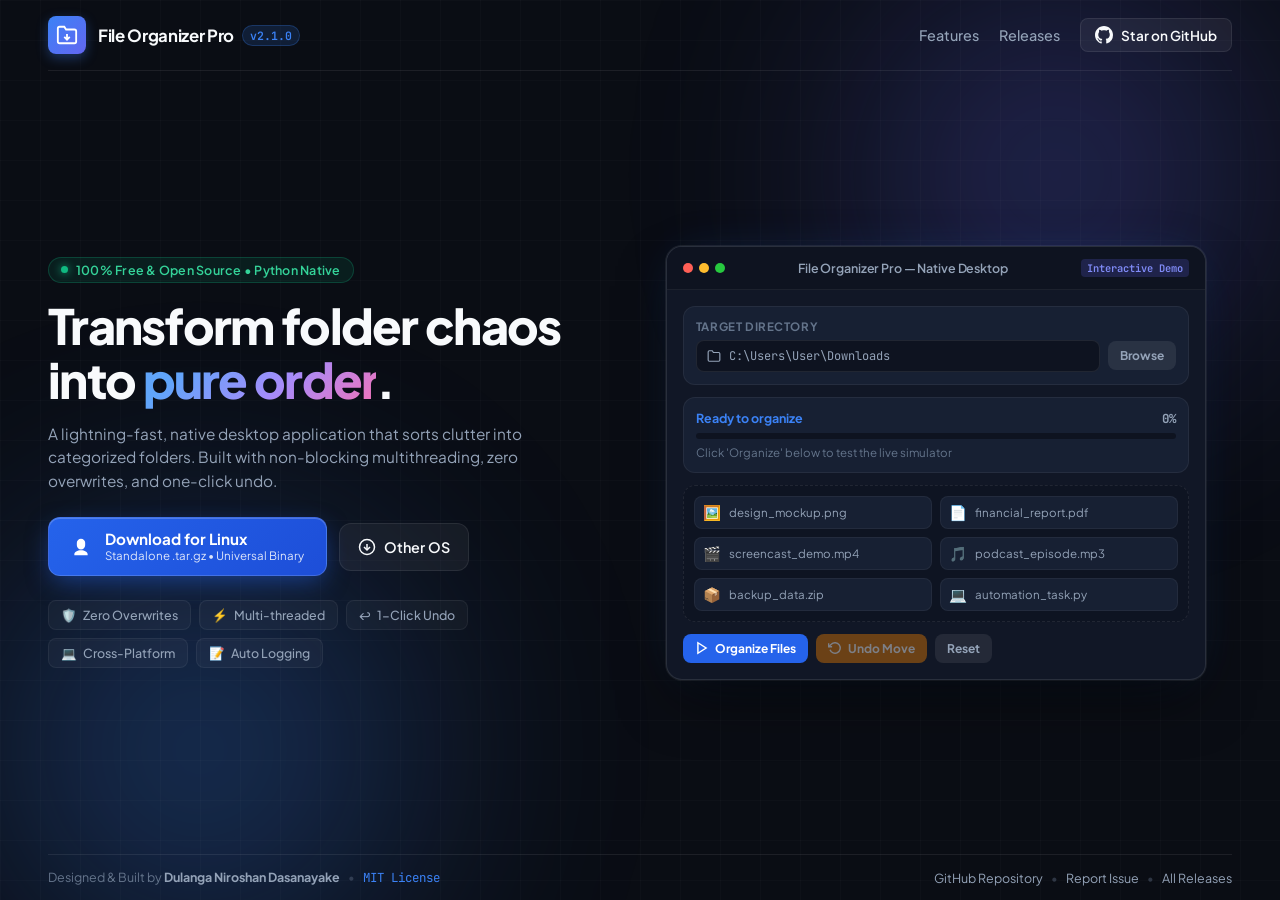
==== index.html @ d9f3607a "feat: add landing page with download links and app showcase for File Organizer Pro" ====
<!DOCTYPE html>
<html lang="en">
<head>
    <meta charset="UTF-8">
    <meta name="viewport" content="width=device-width, initial-scale=1.0">
    <title>File Organizer Pro — Fast, Safe & Cross-Platform Desktop File Sorter</title>
    <meta name="description" content="A modern, high-speed, open-source desktop application that automatically categorizes files with background multithreading, collision protection, and undo support.">
    <meta name="keywords" content="file organizer, file sorter, desktop app, python, tkinter, cross platform, open source, windows, macos, linux">
    <meta name="author" content="Dulanga Niroshan Dasanayake">

    <!-- Open Graph / Social Media -->
    <meta property="og:title" content="File Organizer Pro — Open Source Desktop Sorter">
    <meta property="og:description" content="Tame cluttered folders instantly. Built for Windows, macOS, and Linux. Free & Open Source.">
    <meta property="og:type" content="website">
    <meta property="og:url" content="https://iamdulanga.github.io/file-organizer-pro/">

    <!-- Fonts -->
    <link rel="preconnect" href="https://fonts.googleapis.com">
    <link rel="preconnect" href="https://fonts.gstatic.com" crossorigin>
    <link href="https://fonts.googleapis.com/css2?family=Plus+Jakarta+Sans:wght@400;500;600;700;800&family=JetBrains+Mono:wght@400;500;600&display=swap" rel="stylesheet">

    <!-- Styles -->
    <link rel="stylesheet" href="style.css">
</head>
<body>
    <!-- Ambient Background Lighting -->
    <div class="ambient-glow glow-1"></div>
    <div class="ambient-glow glow-2"></div>
    <div class="grid-overlay"></div>

    <div class="viewport-wrapper">
        <!-- Top Navigation Bar -->
        <header class="navbar" id="main-nav">
            <div class="nav-brand">
                <div class="brand-icon">
                    <svg viewBox="0 0 24 24" width="22" height="22" fill="none" stroke="currentColor" stroke-width="2">
                        <path d="M22 19a2 2 0 0 1-2 2H4a2 2 0 0 1-2-2V5a2 2 0 0 1 2-2h5l2 3h9a2 2 0 0 1 2 2z"></path>
                        <polyline points="12 11 12 17"></polyline>
                        <polyline points="9 14 12 17 15 14"></polyline>
                    </svg>
                </div>
                <div class="brand-text">
                    <span class="brand-name">File Organizer Pro</span>
                    <span class="version-tag">v2.1.0</span>
                </div>
            </div>

            <nav class="nav-links">
                <a href="#features" class="nav-link">Features</a>
                <a href="https://github.com/iamdulanga/file-organizer-pro/releases/latest" target="_blank" rel="noopener" class="nav-link">Releases</a>
                <a href="https://github.com/iamdulanga/file-organizer-pro" target="_blank" rel="noopener" class="nav-btn-gh" id="nav-github-link">
                    <svg viewBox="0 0 24 24" width="18" height="18" fill="currentColor">
                        <path d="M12 0C5.37 0 0 5.37 0 12c0 5.31 3.435 9.795 8.205 11.385.6.105.825-.255.825-.57 0-.285-.015-1.23-.015-2.235-3.015.555-3.795-.735-4.035-1.41-.135-.345-.72-1.41-1.23-1.695-.42-.225-1.02-.78-.015-.795.945-.015 1.62.87 1.845 1.23 1.08 1.815 2.805 1.305 3.495.99.105-.78.42-1.305.765-1.605-2.67-.3-5.46-1.335-5.46-5.925 0-1.305.465-2.385 1.23-3.225-.12-.3-.54-1.53.12-3.18 0 0 1.005-.315 3.3 1.23.96-.27 1.98-.405 3-.405s2.04.135 3 .405c2.295-1.56 3.3-1.23 3.3-1.23.66 1.65.24 2.88.12 3.18.765.84 1.23 1.905 1.23 3.225 0 4.605-2.805 5.625-5.475 5.925.435.375.81 1.095.81 2.22 0 1.605-.015 2.895-.015 3.3 0 .315.225.69.825.57A12.02 12.02 0 0 0 24 12c0-6.63-5.37-12-12-12z"/>
                    </svg>
                    <span>Star on GitHub</span>
                </a>
            </nav>
        </header>

        <!-- Main Content (Side-by-side Hero on Desktop) -->
        <main class="hero-section">
            <!-- Left: Value Proposition & Downloads -->
            <div class="hero-content">
                <div class="pill-badge">
                    <span class="pill-dot"></span>
                    <span class="pill-text">100% Free & Open Source • Python Native</span>
                </div>

                <h1 class="hero-title">
                    Transform folder chaos into <span class="gradient-text">pure order</span>.
                </h1>

                <p class="hero-subtitle">
                    A lightning-fast, native desktop application that sorts clutter into categorized folders. Built with non-blocking multithreading, zero overwrites, and one-click undo.
                </p>

                <!-- Primary CTA Row with OS Auto-Detection -->
                <div class="cta-group">
                    <a href="https://github.com/iamdulanga/file-organizer-pro/releases/latest" 
                       id="primary-download-btn" 
                       class="btn-primary" 
                       target="_blank" 
                       rel="noopener">
                        <span id="os-icon" class="btn-icon">
                            <!-- Injected by JS based on OS -->
                            <svg viewBox="0 0 24 24" width="20" height="20" fill="currentColor">
                                <path d="M0 3.449L9.75 2.1v9.451H0m10.949-9.602L24 0v11.4H10.949M0 12.6h9.75v9.451L0 20.699M10.949 12.6H24V24l-12.9-1.801"/>
                            </svg>
                        </span>
                        <div class="btn-text-wrap">
                            <span class="btn-label" id="download-label">Download for Windows</span>
                            <span class="btn-subtext" id="download-subtext">Standalone .exe • No install required</span>
                        </div>
                    </a>

                    <!-- Dropdown for alternative platforms -->
                    <div class="os-dropdown-wrapper">
                        <button class="btn-secondary dropdown-toggle" id="os-dropdown-btn" aria-haspopup="true" aria-expanded="false" title="Other Operating Systems">
                            <svg viewBox="0 0 24 24" width="18" height="18" fill="none" stroke="currentColor" stroke-width="2">
                                <circle cx="12" cy="12" r="10"></circle>
                                <polyline points="8 12 12 16 16 12"></polyline>
                                <line x1="12" y1="8" x2="12" y2="16"></line>
                            </svg>
                            <span>Other OS</span>
                        </button>
                        <div class="os-menu" id="os-menu">
                            <a href="https://github.com/iamdulanga/file-organizer-pro/releases/latest" target="_blank" rel="noopener" class="os-item">
                                <svg viewBox="0 0 24 24" width="16" height="16" fill="currentColor">
                                    <path d="M0 3.449L9.75 2.1v9.451H0m10.949-9.602L24 0v11.4H10.949M0 12.6h9.75v9.451L0 20.699M10.949 12.6H24V24l-12.9-1.801"/>
                                </svg>
                                <span>Windows (.exe)</span>
                            </a>
                            <a href="https://github.com/iamdulanga/file-organizer-pro/releases/latest" target="_blank" rel="noopener" class="os-item">
                                <svg viewBox="0 0 24 24" width="16" height="16" fill="currentColor">
                                    <path d="M18.71 19.5c-.83 1.24-1.71 2.45-3.05 2.47-1.34.03-1.77-.79-3.29-.79-1.53 0-2 .77-3.27.82-1.31.05-2.3-1.32-3.14-2.53C4.25 17 2.94 12.45 4.7 9.39c.87-1.52 2.43-2.48 4.12-2.51 1.28-.02 2.5.87 3.29.87.78 0 2.26-1.07 3.81-.91.65.03 2.47.26 3.64 1.98-.09.06-2.17 1.28-2.15 3.81.03 3.02 2.65 4.03 2.68 4.04-.03.07-.42 1.44-1.38 2.83M15.97 6.37c.61-.75 1.04-1.8 0.92-2.85-.9.04-2 .6-2.63 1.34-.56.64-1.04 1.71-.91 2.74 1.01.08 2.02-.48 2.62-1.23z"/>
                                </svg>
                                <span>macOS (.app / .zip)</span>
                            </a>
                            <a href="https://github.com/iamdulanga/file-organizer-pro/releases/latest" target="_blank" rel="noopener" class="os-item">
                                <svg viewBox="0 0 24 24" width="16" height="16" fill="currentColor">
                                    <path d="M12 2a5 5 0 0 0-5 5v3a5 5 0 0 0 10 0V7a5 5 0 0 0-5-5zm0 14c-4.42 0-8 2.24-8 5v1h16v-1c0-2.76-3.58-5-8-5z"/>
                                </svg>
                                <span>Linux (.tar.gz)</span>
                            </a>
                            <div class="os-divider"></div>
                            <a href="https://github.com/iamdulanga/file-organizer-pro" target="_blank" rel="noopener" class="os-item">
                                <svg viewBox="0 0 24 24" width="16" height="16" fill="none" stroke="currentColor" stroke-width="2">
                                    <polyline points="16 18 22 12 16 6"></polyline>
                                    <polyline points="8 6 2 12 8 18"></polyline>
                                </svg>
                                <span>Source Code (Python)</span>
                            </a>
                        </div>
                    </div>
                </div>

                <!-- Feature Pill Badges -->
                <div class="features-pills" id="features">
                    <div class="feature-tag">
                        <span class="ft-icon">🛡️</span>
                        <span>Zero Overwrites</span>
                    </div>
                    <div class="feature-tag">
                        <span class="ft-icon">⚡</span>
                        <span>Multi-threaded</span>
                    </div>
                    <div class="feature-tag">
                        <span class="ft-icon">↩️</span>
                        <span>1-Click Undo</span>
                    </div>
                    <div class="feature-tag">
                        <span class="ft-icon">💻</span>
                        <span>Cross-Platform</span>
                    </div>
                    <div class="feature-tag">
                        <span class="ft-icon">📝</span>
                        <span>Auto Logging</span>
                    </div>
                </div>
            </div>

            <!-- Right: Interactive Desktop App Showcase -->
            <div class="hero-visual">
                <div class="app-window" id="interactive-app">
                    <!-- Window Titlebar -->
                    <div class="window-titlebar">
                        <div class="window-controls">
                            <span class="control-dot close"></span>
                            <span class="control-dot minimize"></span>
                            <span class="control-dot maximize"></span>
                        </div>
                        <div class="window-title">File Organizer Pro — Native Desktop</div>
                        <div class="window-badge">Interactive Demo</div>
                    </div>

                    <!-- Window Body -->
                    <div class="window-body">
                        <!-- Top Input Card -->
                        <div class="mock-card">
                            <div class="card-label">Target Directory</div>
                            <div class="mock-input-row">
                                <div class="mock-input" id="demo-folder-path">
                                    <svg viewBox="0 0 24 24" width="14" height="14" fill="none" stroke="currentColor" stroke-width="2">
                                        <path d="M22 19a2 2 0 0 1-2 2H4a2 2 0 0 1-2-2V5a2 2 0 0 1 2-2h5l2 3h9a2 2 0 0 1 2 2z"></path>
                                    </svg>
                                    <span>C:\Users\User\Downloads</span>
                                </div>
                                <button class="mock-btn secondary" id="demo-browse-btn">Browse</button>
                            </div>
                        </div>

                        <!-- Progress Bar Card -->
                        <div class="mock-card">
                            <div class="progress-status-row">
                                <span class="status-label" id="demo-status">Ready to organize</span>
                                <span class="percent-label" id="demo-percent">0%</span>
                            </div>
                            <div class="mock-progress-track">
                                <div class="mock-progress-fill" id="demo-progress-bar"></div>
                            </div>
                            <div class="details-label" id="demo-details">Click 'Organize' below to test the live simulator</div>
                        </div>

                        <!-- Live File Animation Grid -->
                        <div class="mock-files-grid" id="demo-files-container">
                            <div class="mock-file-chip" data-category="Images">
                                <span class="file-icon">🖼️</span>
                                <span class="file-name">design_mockup.png</span>
                            </div>
                            <div class="mock-file-chip" data-category="Documents">
                                <span class="file-icon">📄</span>
                                <span class="file-name">financial_report.pdf</span>
                            </div>
                            <div class="mock-file-chip" data-category="Videos">
                                <span class="file-icon">🎬</span>
                                <span class="file-name">screencast_demo.mp4</span>
                            </div>
                            <div class="mock-file-chip" data-category="Music">
                                <span class="file-icon">🎵</span>
                                <span class="file-name">podcast_episode.mp3</span>
                            </div>
                            <div class="mock-file-chip" data-category="Archives">
                                <span class="file-icon">📦</span>
                                <span class="file-name">backup_data.zip</span>
                            </div>
                            <div class="mock-file-chip" data-category="Code">
                                <span class="file-icon">💻</span>
                                <span class="file-name">automation_task.py</span>
                            </div>
                        </div>

                        <!-- Controls Bar -->
                        <div class="mock-actions-row">
                            <button class="mock-btn primary" id="demo-organize-btn">
                                <svg viewBox="0 0 24 24" width="14" height="14" fill="none" stroke="currentColor" stroke-width="2.5">
                                    <polygon points="5 3 19 12 5 21 5 3"></polygon>
                                </svg>
                                <span>Organize Files</span>
                            </button>
                            <button class="mock-btn warning" id="demo-undo-btn" disabled>
                                <svg viewBox="0 0 24 24" width="14" height="14" fill="none" stroke="currentColor" stroke-width="2.5">
                                    <polyline points="1 4 1 10 7 10"></polyline>
                                    <path d="M3.51 15a9 9 0 1 0 2.13-9.36L1 10"></path>
                                </svg>
                                <span>Undo Move</span>
                            </button>
                            <button class="mock-btn secondary" id="demo-reset-btn">Reset</button>
                        </div>
                    </div>
                </div>
            </div>
        </main>

        <!-- Compact Bottom Bar -->
        <footer class="app-footer">
            <div class="footer-left">
                <span>Designed & Built by <strong>Dulanga Niroshan Dasanayake</strong></span>
                <span class="footer-sep">•</span>
                <span class="license-tag">MIT License</span>
            </div>
            <div class="footer-right">
                <a href="https://github.com/iamdulanga/file-organizer-pro" target="_blank" rel="noopener">GitHub Repository</a>
                <span class="footer-sep">•</span>
                <a href="https://github.com/iamdulanga/file-organizer-pro/issues" target="_blank" rel="noopener">Report Issue</a>
                <span class="footer-sep">•</span>
                <a href="https://github.com/iamdulanga/file-organizer-pro/releases" target="_blank" rel="noopener">All Releases</a>
            </div>
        </footer>
    </div>

    <!-- Scripts -->
    <script src="script.js"></script>
</body>
</html>
---- style.css ----
/* -------------------------------------------------------------------------
   Design System & Global Variables
------------------------------------------------------------------------- */
:root {
    --bg-primary: #0A0D14;
    --bg-surface: rgba(18, 24, 38, 0.75);
    --bg-surface-elevated: rgba(28, 36, 56, 0.6);
    --bg-card: rgba(255, 255, 255, 0.035);
    --bg-card-hover: rgba(255, 255, 255, 0.065);
    
    --border-subtle: rgba(255, 255, 255, 0.08);
    --border-glow: rgba(59, 130, 246, 0.35);
    --border-accent: rgba(99, 102, 241, 0.4);

    --text-primary: #F8FAFC;
    --text-secondary: #94A3B8;
    --text-muted: #64748B;
    --text-accent: #60A5FA;

    --brand-blue: #3B82F6;
    --brand-indigo: #6366F1;
    --brand-cyan: #06B6D4;
    --brand-purple: #8B5CF6;
    --brand-green: #10B981;
    --brand-amber: #F59E0B;
    --brand-red: #EF4444;

    --font-sans: 'Plus Jakarta Sans', -apple-system, BlinkMacSystemFont, 'Segoe UI', Roboto, sans-serif;
    --font-mono: 'JetBrains Mono', monospace;

    --radius-sm: 8px;
    --radius-md: 12px;
    --radius-lg: 16px;
    --radius-xl: 20px;

    --shadow-window: 0 25px 60px -15px rgba(0, 0, 0, 0.7), 0 0 0 1px var(--border-subtle);
    --shadow-glow: 0 0 40px -10px rgba(59, 130, 246, 0.4);
}

/* -------------------------------------------------------------------------
   Reset & Base Styles
------------------------------------------------------------------------- */
* {
    margin: 0;
    padding: 0;
    box-sizing: border-box;
}

html, body {
    width: 100%;
    height: 100%;
    font-family: var(--font-sans);
    background-color: var(--bg-primary);
    color: var(--text-primary);
    -webkit-font-smoothing: antialiased;
    -moz-osx-font-smoothing: grayscale;
}

/* No-scroll experience on desktop */
@media (min-width: 1024px) {
    body {
        overflow: hidden;
    }
}

@media (max-width: 1023px) {
    body {
        overflow-y: auto;
    }
}

/* -------------------------------------------------------------------------
   Ambient Mesh Lights & Grid Overlay
------------------------------------------------------------------------- */
.ambient-glow {
    position: fixed;
    border-radius: 50%;
    filter: blur(120px);
    z-index: 0;
    pointer-events: none;
    opacity: 0.45;
}

.glow-1 {
    width: 550px;
    height: 550px;
    top: -100px;
    right: -50px;
    background: radial-gradient(circle, var(--brand-indigo) 0%, rgba(99, 102, 241, 0) 70%);
}

.glow-2 {
    width: 600px;
    height: 600px;
    bottom: -150px;
    left: -100px;
    background: radial-gradient(circle, var(--brand-blue) 0%, rgba(59, 130, 246, 0) 70%);
}

.grid-overlay {
    position: fixed;
    inset: 0;
    background-image: 
        linear-gradient(rgba(255, 255, 255, 0.02) 1px, transparent 1px),
        linear-gradient(90deg, rgba(255, 255, 255, 0.02) 1px, transparent 1px);
    background-size: 40px 40px;
    z-index: 0;
    pointer-events: none;
}

/* -------------------------------------------------------------------------
   Main Layout Wrapper (100vh on Desktop)
------------------------------------------------------------------------- */
.viewport-wrapper {
    position: relative;
    z-index: 1;
    display: flex;
    flex-direction: column;
    min-height: 100vh;
    max-height: 100vh;
    padding: 0 clamp(16px, 4vw, 48px);
    max-width: 1440px;
    margin: 0 auto;
}

@media (max-width: 1023px) {
    .viewport-wrapper {
        max-height: none;
        height: auto;
        padding-bottom: 32px;
    }
}

/* -------------------------------------------------------------------------
   Navigation Bar
------------------------------------------------------------------------- */
.navbar {
    display: flex;
    align-items: center;
    justify-content: space-between;
    padding: 16px 0;
    flex-shrink: 0;
    border-bottom: 1px solid var(--border-subtle);
}

.nav-brand {
    display: flex;
    align-items: center;
    gap: 12px;
}

.brand-icon {
    width: 38px;
    height: 38px;
    background: linear-gradient(135deg, var(--brand-blue), var(--brand-indigo));
    border-radius: var(--radius-sm);
    display: flex;
    align-items: center;
    justify-content: center;
    color: #FFFFFF;
    box-shadow: 0 4px 12px rgba(59, 130, 246, 0.35);
}

.brand-text {
    display: flex;
    align-items: center;
    gap: 8px;
}

.brand-name {
    font-size: 1.05rem;
    font-weight: 700;
    letter-spacing: -0.02em;
    color: var(--text-primary);
}

.version-tag {
    font-family: var(--font-mono);
    font-size: 0.72rem;
    font-weight: 600;
    padding: 2px 7px;
    background: rgba(59, 130, 246, 0.15);
    color: var(--brand-blue);
    border: 1px solid rgba(59, 130, 246, 0.25);
    border-radius: 999px;
}

.nav-links {
    display: flex;
    align-items: center;
    gap: 20px;
}

.nav-link {
    font-size: 0.9rem;
    font-weight: 500;
    color: var(--text-secondary);
    text-decoration: none;
    transition: color 0.2s ease;
}

.nav-link:hover {
    color: var(--text-primary);
}

.nav-btn-gh {
    display: inline-flex;
    align-items: center;
    gap: 8px;
    padding: 7px 14px;
    font-size: 0.85rem;
    font-weight: 600;
    color: var(--text-primary);
    background: rgba(255, 255, 255, 0.06);
    border: 1px solid var(--border-subtle);
    border-radius: var(--radius-sm);
    text-decoration: none;
    transition: all 0.2s ease;
}

.nav-btn-gh:hover {
    background: rgba(255, 255, 255, 0.12);
    border-color: rgba(255, 255, 255, 0.2);
    transform: translateY(-1px);
}

/* -------------------------------------------------------------------------
   Hero Section Layout
------------------------------------------------------------------------- */
.hero-section {
    flex: 1;
    display: grid;
    grid-template-columns: 1.05fr 1.15fr;
    align-items: center;
    gap: clamp(24px, 4vw, 56px);
    padding: clamp(12px, 2vh, 24px) 0;
    min-height: 0; /* Critical for flex child containment */
}

@media (max-width: 1023px) {
    .hero-section {
        grid-template-columns: 1fr;
        padding: 32px 0;
    }
}

/* -------------------------------------------------------------------------
   Left Column: Copy & CTAs
------------------------------------------------------------------------- */
.hero-content {
    display: flex;
    flex-direction: column;
    justify-content: center;
}

.pill-badge {
    display: inline-flex;
    align-items: center;
    gap: 8px;
    width: fit-content;
    padding: 4px 12px;
    background: rgba(16, 185, 129, 0.1);
    border: 1px solid rgba(16, 185, 129, 0.25);
    border-radius: 999px;
    margin-bottom: 16px;
}

.pill-dot {
    width: 7px;
    height: 7px;
    background: var(--brand-green);
    border-radius: 50%;
    box-shadow: 0 0 8px var(--brand-green);
}

.pill-text {
    font-size: 0.78rem;
    font-weight: 600;
    color: #34D399;
    letter-spacing: 0.02em;
}

.hero-title {
    font-size: clamp(2.2rem, 3.8vw, 3.4rem);
    font-weight: 800;
    line-height: 1.12;
    letter-spacing: -0.035em;
    margin-bottom: 14px;
    color: var(--text-primary);
}

.gradient-text {
    background: linear-gradient(135deg, #60A5FA 20%, #A78BFA 60%, #F472B6 100%);
    -webkit-background-clip: text;
    -webkit-text-fill-color: transparent;
}

.hero-subtitle {
    font-size: clamp(0.95rem, 1.2vw, 1.08rem);
    line-height: 1.55;
    color: var(--text-secondary);
    margin-bottom: 24px;
    max-width: 520px;
}

/* CTA Group */
.cta-group {
    display: flex;
    align-items: center;
    gap: 12px;
    margin-bottom: 24px;
    flex-wrap: wrap;
}

.btn-primary {
    display: inline-flex;
    align-items: center;
    gap: 14px;
    padding: 12px 22px;
    background: linear-gradient(135deg, #2563EB, #1D4ED8);
    color: #FFFFFF;
    border-radius: var(--radius-md);
    text-decoration: none;
    box-shadow: 0 8px 24px -4px rgba(37, 99, 235, 0.5), inset 0 1px 0 rgba(255, 255, 255, 0.2);
    transition: all 0.2s cubic-bezier(0.16, 1, 0.3, 1);
    border: 1px solid rgba(255, 255, 255, 0.15);
}

.btn-primary:hover {
    transform: translateY(-2px);
    box-shadow: 0 12px 32px -4px rgba(37, 99, 235, 0.65);
    background: linear-gradient(135deg, #3B82F6, #2563EB);
}

.btn-icon {
    display: flex;
    align-items: center;
    justify-content: center;
}

.btn-text-wrap {
    display: flex;
    flex-direction: column;
}

.btn-label {
    font-size: 0.95rem;
    font-weight: 700;
    line-height: 1.2;
}

.btn-subtext {
    font-size: 0.72rem;
    opacity: 0.85;
    font-weight: 400;
}

/* Secondary & Dropdown Button */
.os-dropdown-wrapper {
    position: relative;
}

.btn-secondary {
    display: inline-flex;
    align-items: center;
    gap: 8px;
    padding: 14px 18px;
    background: rgba(255, 255, 255, 0.05);
    color: var(--text-primary);
    border: 1px solid var(--border-subtle);
    border-radius: var(--radius-md);
    font-size: 0.9rem;
    font-weight: 600;
    cursor: pointer;
    font-family: inherit;
    transition: all 0.2s ease;
}

.btn-secondary:hover {
    background: rgba(255, 255, 255, 0.1);
    border-color: rgba(255, 255, 255, 0.2);
}

.os-menu {
    position: absolute;
    top: calc(100% + 8px);
    left: 0;
    min-width: 210px;
    background: #141B2D;
    border: 1px solid var(--border-subtle);
    border-radius: var(--radius-md);
    box-shadow: 0 16px 36px rgba(0, 0, 0, 0.6);
    padding: 6px;
    display: none;
    flex-direction: column;
    z-index: 50;
    backdrop-filter: blur(20px);
}

.os-menu.show {
    display: flex;
    animation: dropdownFade 0.15s ease-out;
}

@keyframes dropdownFade {
    from { opacity: 0; transform: translateY(-4px); }
    to { opacity: 1; transform: translateY(0); }
}

.os-item {
    display: flex;
    align-items: center;
    gap: 10px;
    padding: 8px 12px;
    color: var(--text-secondary);
    text-decoration: none;
    font-size: 0.84rem;
    border-radius: var(--radius-sm);
    transition: all 0.15s ease;
}

.os-item:hover {
    background: rgba(255, 255, 255, 0.08);
    color: var(--text-primary);
}

.os-divider {
    height: 1px;
    background: var(--border-subtle);
    margin: 4px 0;
}

/* Feature Pills */
.features-pills {
    display: flex;
    flex-wrap: wrap;
    gap: 8px;
}

.feature-tag {
    display: inline-flex;
    align-items: center;
    gap: 6px;
    padding: 6px 12px;
    background: rgba(255, 255, 255, 0.035);
    border: 1px solid rgba(255, 255, 255, 0.06);
    border-radius: var(--radius-sm);
    font-size: 0.78rem;
    font-weight: 500;
    color: var(--text-secondary);
    transition: all 0.2s ease;
}

.feature-tag:hover {
    background: rgba(255, 255, 255, 0.07);
    color: var(--text-primary);
    border-color: rgba(255, 255, 255, 0.15);
}

/* -------------------------------------------------------------------------
   Right Column: Interactive Desktop App Window
------------------------------------------------------------------------- */
.hero-visual {
    display: flex;
    justify-content: center;
    align-items: center;
}

.app-window {
    width: 100%;
    max-width: 540px;
    background: #111726;
    border-radius: var(--radius-lg);
    box-shadow: var(--shadow-window), 0 0 50px -15px rgba(59, 130, 246, 0.25);
    border: 1px solid rgba(255, 255, 255, 0.1);
    overflow: hidden;
    position: relative;
    backdrop-filter: blur(20px);
}

.window-titlebar {
    display: flex;
    align-items: center;
    justify-content: space-between;
    padding: 12px 16px;
    background: #0E1320;
    border-bottom: 1px solid rgba(255, 255, 255, 0.06);
}

.window-controls {
    display: flex;
    align-items: center;
    gap: 6px;
}

.control-dot {
    width: 10px;
    height: 10px;
    border-radius: 50%;
}

.control-dot.close { background: #FF5F56; }
.control-dot.minimize { background: #FFBD2E; }
.control-dot.maximize { background: #27C93F; }

.window-title {
    font-size: 0.78rem;
    font-weight: 600;
    color: var(--text-secondary);
    letter-spacing: -0.01em;
}

.window-badge {
    font-family: var(--font-mono);
    font-size: 0.65rem;
    font-weight: 600;
    padding: 2px 6px;
    border-radius: 4px;
    background: rgba(99, 102, 241, 0.2);
    color: #818CF8;
}

.window-body {
    padding: 16px;
    display: flex;
    flex-direction: column;
    gap: 12px;
}

.mock-card {
    background: #172033;
    border: 1px solid rgba(255, 255, 255, 0.06);
    border-radius: var(--radius-md);
    padding: 12px;
}

.card-label {
    font-size: 0.72rem;
    font-weight: 700;
    text-transform: uppercase;
    letter-spacing: 0.05em;
    color: var(--text-muted);
    margin-bottom: 6px;
}

.mock-input-row {
    display: flex;
    align-items: center;
    gap: 8px;
}

.mock-input {
    flex: 1;
    display: flex;
    align-items: center;
    gap: 8px;
    background: #0E1320;
    border: 1px solid rgba(255, 255, 255, 0.08);
    border-radius: var(--radius-sm);
    padding: 7px 10px;
    font-family: var(--font-mono);
    font-size: 0.75rem;
    color: var(--text-secondary);
}

.progress-status-row {
    display: flex;
    justify-content: space-between;
    align-items: center;
    margin-bottom: 6px;
}

.status-label {
    font-size: 0.78rem;
    font-weight: 700;
    color: var(--brand-blue);
}

.percent-label {
    font-family: var(--font-mono);
    font-size: 0.78rem;
    font-weight: 700;
    color: var(--text-secondary);
}

.mock-progress-track {
    width: 100%;
    height: 6px;
    background: #0E1320;
    border-radius: 999px;
    overflow: hidden;
    margin-bottom: 6px;
}

.mock-progress-fill {
    width: 0%;
    height: 100%;
    background: linear-gradient(90deg, #3B82F6, #60A5FA);
    border-radius: 999px;
    transition: width 0.3s cubic-bezier(0.16, 1, 0.3, 1);
}

.details-label {
    font-size: 0.72rem;
    color: var(--text-muted);
    white-space: nowrap;
    overflow: hidden;
    text-overflow: ellipsis;
}

/* File Animation Chips */
.mock-files-grid {
    display: grid;
    grid-template-columns: repeat(2, 1fr);
    gap: 8px;
    background: rgba(14, 19, 32, 0.6);
    border: 1px dashed rgba(255, 255, 255, 0.08);
    border-radius: var(--radius-md);
    padding: 10px;
}

.mock-file-chip {
    display: flex;
    align-items: center;
    gap: 8px;
    background: #172033;
    border: 1px solid rgba(255, 255, 255, 0.05);
    border-radius: var(--radius-sm);
    padding: 6px 8px;
    font-size: 0.72rem;
    color: var(--text-secondary);
    transition: all 0.35s ease;
}

.mock-file-chip.organized {
    background: rgba(16, 185, 129, 0.12);
    border-color: rgba(16, 185, 129, 0.3);
    color: #6EE7B7;
    transform: scale(0.97);
}

.file-icon {
    font-size: 0.9rem;
}

.file-name {
    white-space: nowrap;
    overflow: hidden;
    text-overflow: ellipsis;
}

/* Actions Row */
.mock-actions-row {
    display: flex;
    gap: 8px;
}

.mock-btn {
    display: inline-flex;
    align-items: center;
    justify-content: center;
    gap: 6px;
    padding: 7px 12px;
    border-radius: var(--radius-sm);
    font-size: 0.75rem;
    font-weight: 700;
    cursor: pointer;
    border: none;
    font-family: inherit;
    transition: all 0.15s ease;
}

.mock-btn.primary {
    background: #2563EB;
    color: #FFFFFF;
}

.mock-btn.primary:hover:not(:disabled) {
    background: #1D4ED8;
}

.mock-btn.warning {
    background: #D97706;
    color: #FFFFFF;
}

.mock-btn.warning:hover:not(:disabled) {
    background: #B45309;
}

.mock-btn.secondary {
    background: rgba(255, 255, 255, 0.08);
    color: var(--text-secondary);
}

.mock-btn.secondary:hover {
    background: rgba(255, 255, 255, 0.14);
    color: var(--text-primary);
}

.mock-btn:disabled {
    opacity: 0.45;
    cursor: not-allowed;
}

/* -------------------------------------------------------------------------
   Footer
------------------------------------------------------------------------- */
.app-footer {
    display: flex;
    align-items: center;
    justify-content: space-between;
    padding: 14px 0;
    flex-shrink: 0;
    border-top: 1px solid var(--border-subtle);
    font-size: 0.78rem;
    color: var(--text-muted);
}

@media (max-width: 768px) {
    .app-footer {
        flex-direction: column;
        gap: 8px;
        text-align: center;
    }
}

.footer-left strong {
    color: var(--text-secondary);
}

.footer-sep {
    margin: 0 6px;
    opacity: 0.4;
}

.license-tag {
    font-family: var(--font-mono);
    color: var(--brand-blue);
}

.footer-right a {
    color: var(--text-secondary);
    text-decoration: none;
    transition: color 0.2s ease;
}

.footer-right a:hover {
    color: var(--text-primary);
}
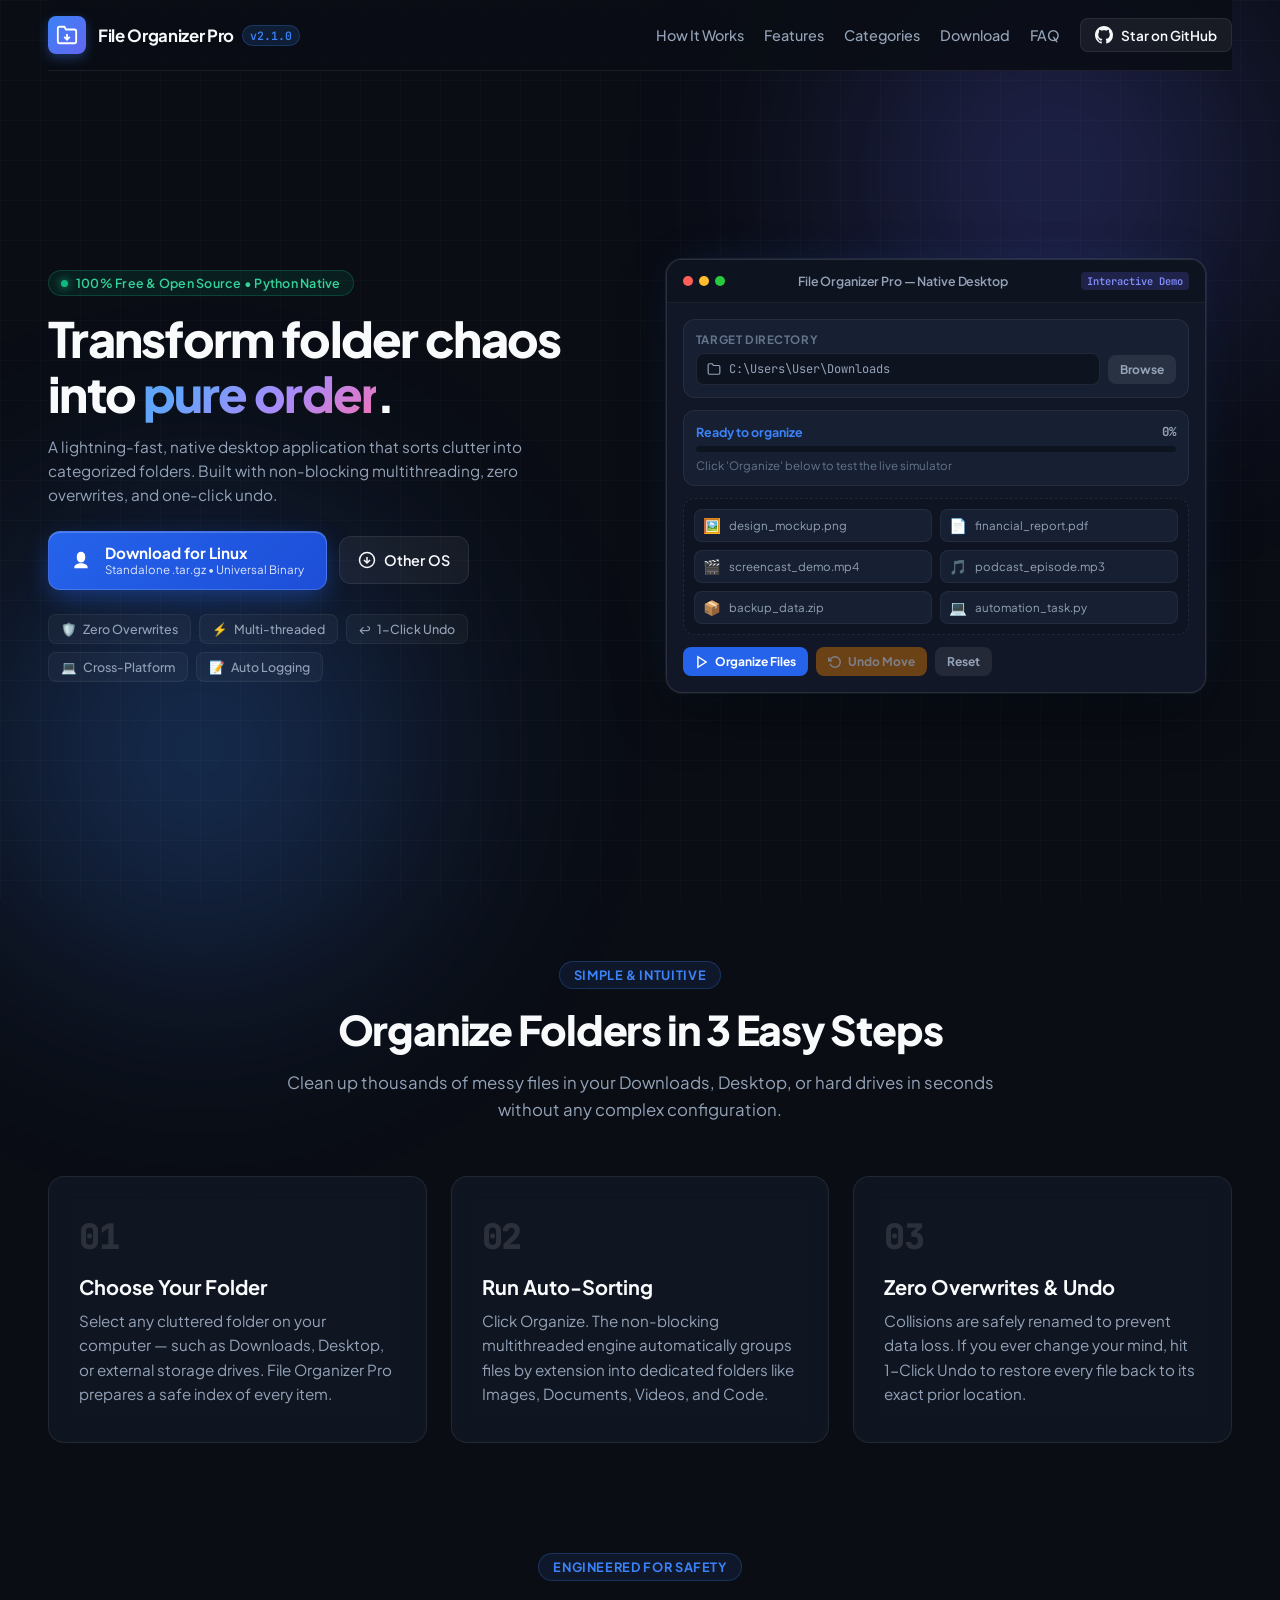
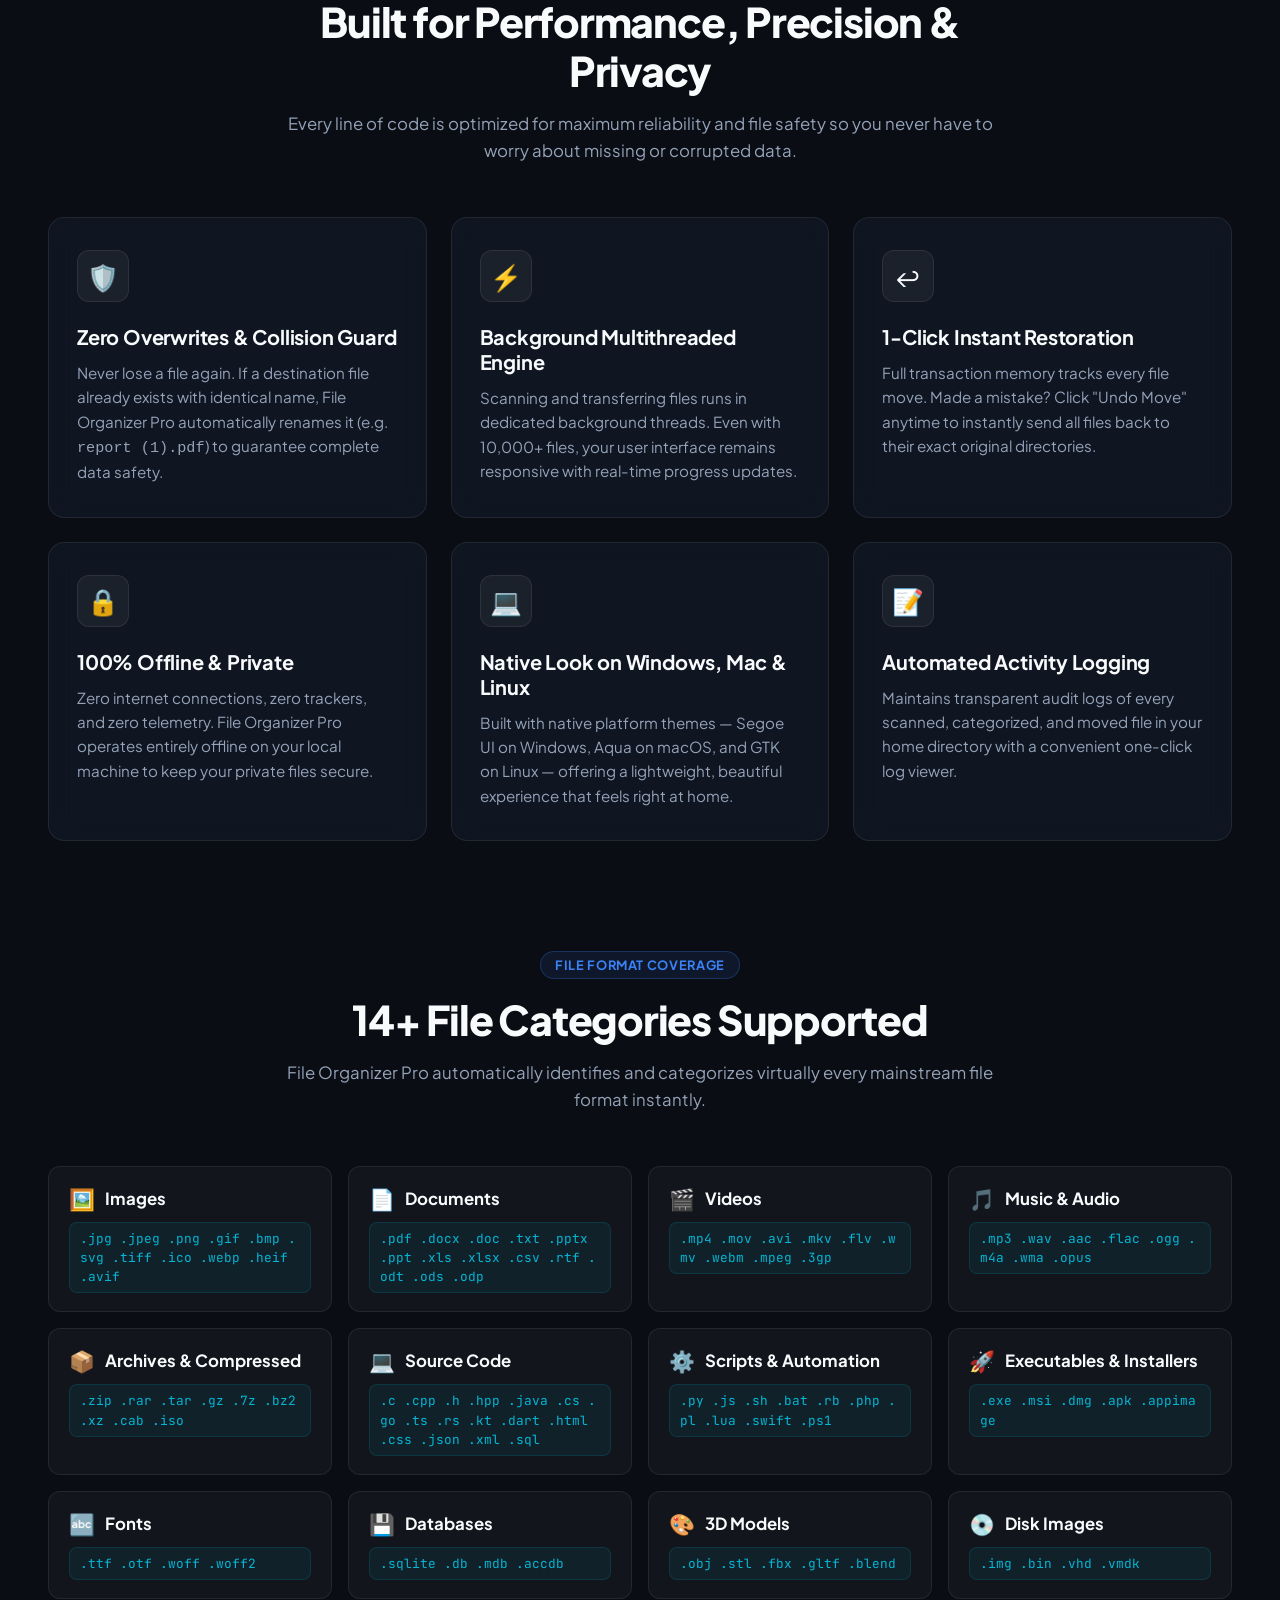
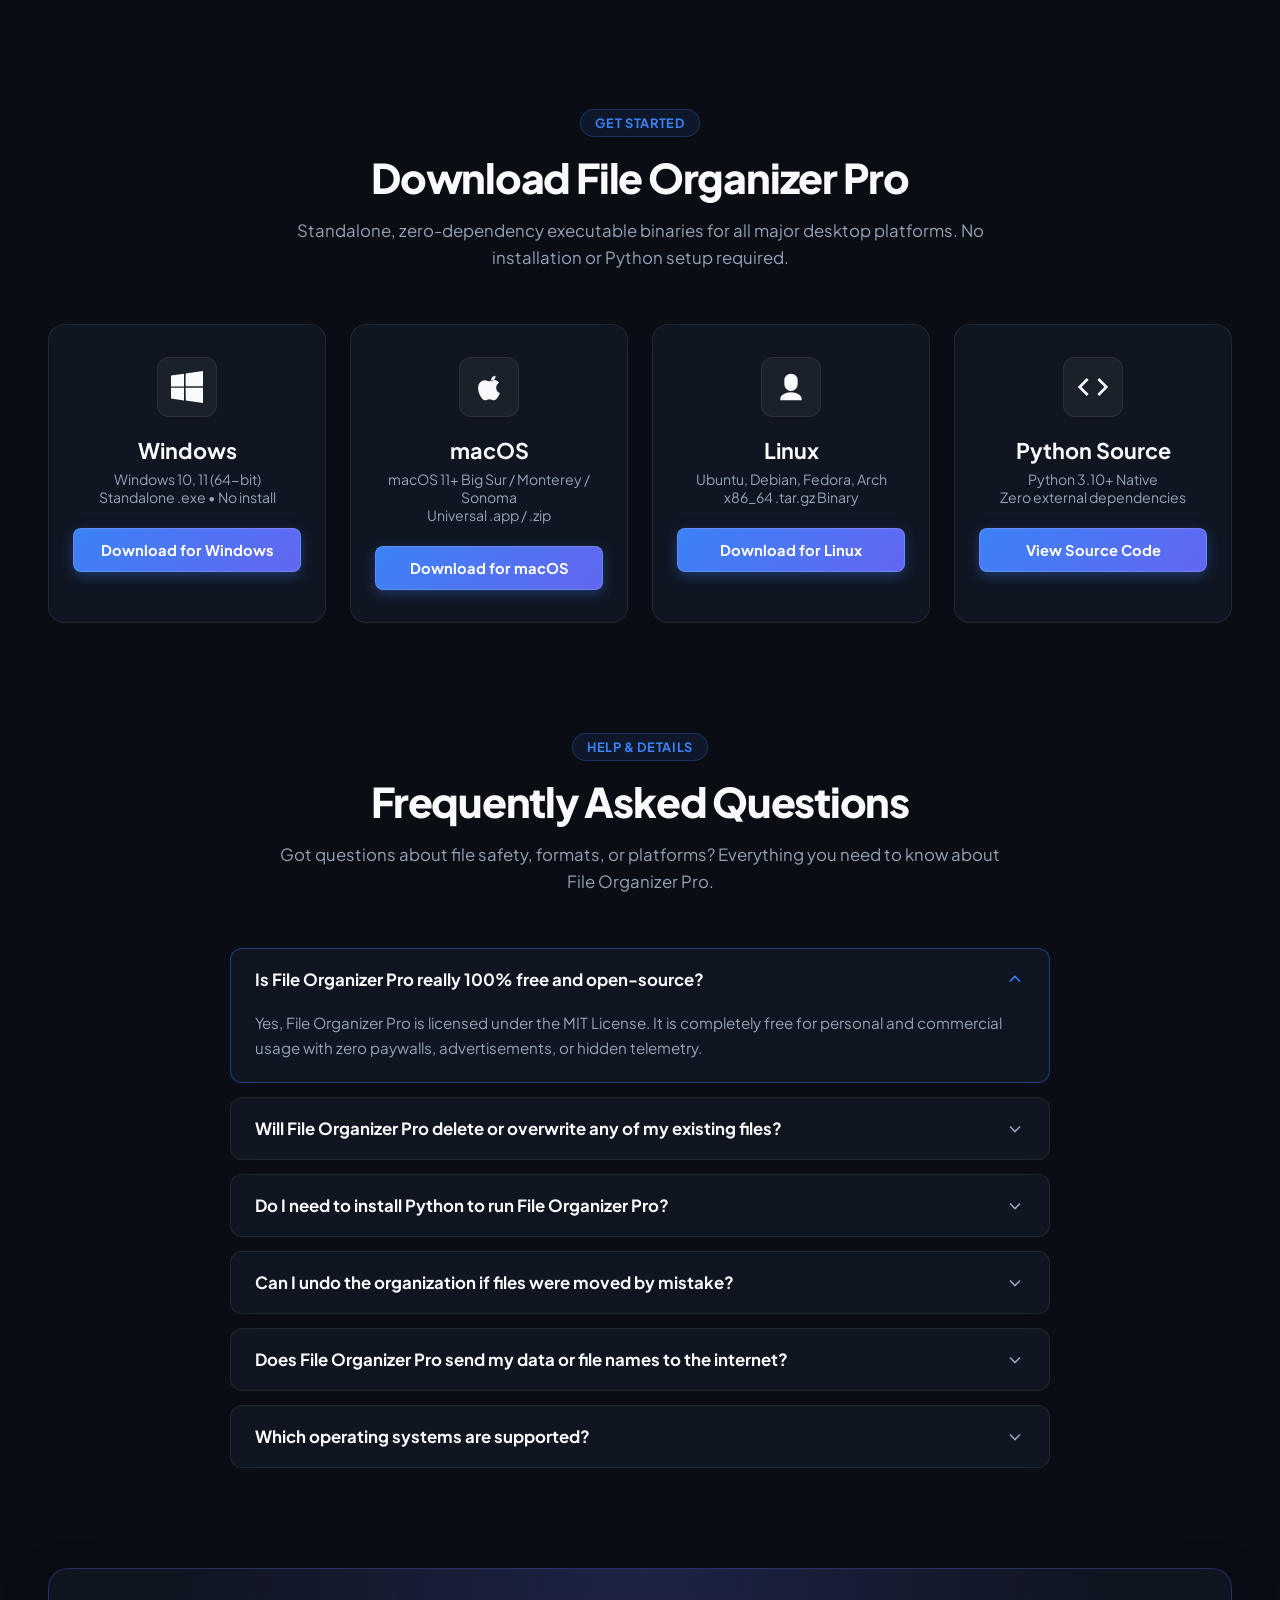
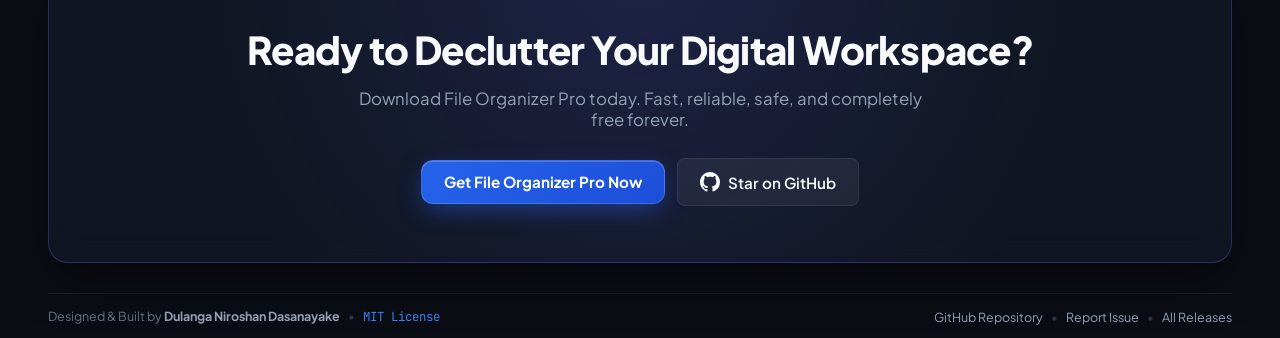
==== commit 1617b3fd: "feat: add SEO assets, sitemap, favicon, and social meta tags" ====
--- a/index.html
+++ b/index.html
@@ -3,16 +3,41 @@
 <head>
     <meta charset="UTF-8">
     <meta name="viewport" content="width=device-width, initial-scale=1.0">
-    <title>File Organizer Pro — Fast, Safe & Cross-Platform Desktop File Sorter</title>
-    <meta name="description" content="A modern, high-speed, open-source desktop application that automatically categorizes files with background multithreading, collision protection, and undo support.">
-    <meta name="keywords" content="file organizer, file sorter, desktop app, python, tkinter, cross platform, open source, windows, macos, linux">
+    <title>File Organizer Pro — Free Desktop File Sorter & Folder Cleaner</title>
+    
+    <!-- Core SEO Meta Tags -->
+    <meta name="description" content="Free, open-source desktop file organizer for Windows, macOS, and Linux. Automatically sort folders by file extension with duplicate collision protection, background multithreading, and 1-click undo.">
+    <meta name="keywords" content="file organizer, desktop file sorter, folder organizer, organize downloads folder, sort files by extension, duplicate file collision, python file organizer, free file organizer windows mac linux, batch file organizer, desktop cleaning tool, open source file sorter">
     <meta name="author" content="Dulanga Niroshan Dasanayake">
-
-    <!-- Open Graph / Social Media -->
-    <meta property="og:title" content="File Organizer Pro — Open Source Desktop Sorter">
-    <meta property="og:description" content="Tame cluttered folders instantly. Built for Windows, macOS, and Linux. Free & Open Source.">
+    <meta name="robots" content="index, follow, max-snippet:-1, max-image-preview:large, max-video-preview:-1">
+    <meta name="googlebot" content="index, follow">
+    <link rel="canonical" href="https://iamdulanga.github.io/file-organizer-pro/">
+
+    <!-- Theme & App Icons -->
+    <meta name="theme-color" content="#0A0D14">
+    <meta name="color-scheme" content="dark">
+    <link rel="icon" type="image/svg+xml" href="favicon.svg">
+    <link rel="apple-touch-icon" href="favicon.svg">
+
+    <!-- Open Graph / Facebook / LinkedIn -->
     <meta property="og:type" content="website">
+    <meta property="og:site_name" content="File Organizer Pro">
+    <meta property="og:title" content="File Organizer Pro — Fast, Safe & Cross-Platform Desktop File Sorter">
+    <meta property="og:description" content="Tame cluttered folders instantly. 100% Free & Open Source native desktop app for Windows, macOS, and Linux with 1-click undo and zero overwrites.">
     <meta property="og:url" content="https://iamdulanga.github.io/file-organizer-pro/">
+    <meta property="og:image" content="https://iamdulanga.github.io/file-organizer-pro/og-image.svg">
+    <meta property="og:image:width" content="1200">
+    <meta property="og:image:height" content="630">
+    <meta property="og:image:alt" content="File Organizer Pro — Fast, Safe & Cross-Platform Desktop File Sorter">
+    <meta property="og:locale" content="en_US">
+
+    <!-- Twitter Card -->
+    <meta name="twitter:card" content="summary_large_image">
+    <meta name="twitter:site" content="@iamdulanga">
+    <meta name="twitter:creator" content="@iamdulanga">
+    <meta name="twitter:title" content="File Organizer Pro — Free Desktop File Sorter & Folder Cleaner">
+    <meta name="twitter:description" content="Clean messy downloads and folders in seconds. Native desktop application with safe duplicate protection and 1-click undo.">
+    <meta name="twitter:image" content="https://iamdulanga.github.io/file-organizer-pro/og-image.svg">
 
     <!-- Fonts -->
     <link rel="preconnect" href="https://fonts.googleapis.com">
@@ -21,6 +46,104 @@
 
     <!-- Styles -->
     <link rel="stylesheet" href="style.css">
+
+    <!-- Schema.org JSON-LD Structured Data for Google Rich Results -->
+    <script type="application/ld+json">
+    {
+      "@context": "https://schema.org",
+      "@graph": [
+        {
+          "@type": "SoftwareApplication",
+          "@id": "https://iamdulanga.github.io/file-organizer-pro/#software",
+          "name": "File Organizer Pro",
+          "applicationCategory": "UtilitiesApplication",
+          "operatingSystem": "Windows 10, Windows 11, macOS 11+, Linux",
+          "softwareVersion": "2.1.0",
+          "description": "A high-speed, native desktop application that automatically organizes files into categorized folders with duplicate collision protection and one-click undo.",
+          "offers": {
+            "@type": "Offer",
+            "price": "0.00",
+            "priceCurrency": "USD"
+          },
+          "downloadUrl": "https://github.com/iamdulanga/file-organizer-pro/releases/latest",
+          "author": {
+            "@type": "Person",
+            "name": "Dulanga Niroshan Dasanayake",
+            "url": "https://github.com/iamdulanga"
+          },
+          "featureList": [
+            "Automatic file categorization by extension",
+            "Safe duplicate collision protection (never overwrites)",
+            "Non-blocking background multithreading engine",
+            "1-Click instant undo restoration",
+            "100% offline and privacy-first (no internet telemetry)",
+            "Native cross-platform UI for Windows, macOS, and Linux"
+          ]
+        },
+        {
+          "@type": "WebSite",
+          "@id": "https://iamdulanga.github.io/file-organizer-pro/#website",
+          "url": "https://iamdulanga.github.io/file-organizer-pro/",
+          "name": "File Organizer Pro",
+          "description": "Free, open-source desktop file sorter and folder organizer for Windows, macOS, and Linux."
+        },
+        {
+          "@type": "FAQPage",
+          "@id": "https://iamdulanga.github.io/file-organizer-pro/#faq",
+          "mainEntity": [
+            {
+              "@type": "Question",
+              "name": "Is File Organizer Pro really 100% free and open-source?",
+              "acceptedAnswer": {
+                "@type": "Answer",
+                "text": "Yes, File Organizer Pro is released under the permissive MIT License. It is completely free for both personal and commercial use with zero ads, subscriptions, or telemetry."
+              }
+            },
+            {
+              "@type": "Question",
+              "name": "Will File Organizer Pro delete or overwrite any of my existing files?",
+              "acceptedAnswer": {
+                "@type": "Answer",
+                "text": "Never. File Organizer Pro features built-in duplicate collision protection. If a file with an identical name already exists in the destination folder, it automatically appends an index like file (1).ext so no files are ever overwritten or lost."
+              }
+            },
+            {
+              "@type": "Question",
+              "name": "Do I need to install Python to run File Organizer Pro?",
+              "acceptedAnswer": {
+                "@type": "Answer",
+                "text": "No. Standalone pre-compiled executable binaries are available for Windows (.exe), macOS (.app), and Linux. You only need Python 3.10+ if you wish to run or build directly from source code."
+              }
+            },
+            {
+              "@type": "Question",
+              "name": "Can I undo the organization if files were moved by mistake?",
+              "acceptedAnswer": {
+                "@type": "Answer",
+                "text": "Yes. File Organizer Pro includes a 1-Click Instant Undo feature that remembers the original paths of all sorted files and safely moves them back to their prior locations."
+              }
+            },
+            {
+              "@type": "Question",
+              "name": "Does File Organizer Pro send my data or file names to the internet?",
+              "acceptedAnswer": {
+                "@type": "Answer",
+                "text": "No. File Organizer Pro runs entirely offline on your computer. It performs all operations locally and contains zero network requests, analytics, or cloud uploads."
+              }
+            },
+            {
+              "@type": "Question",
+              "name": "Which operating systems are supported?",
+              "acceptedAnswer": {
+                "@type": "Answer",
+                "text": "File Organizer Pro supports Windows (10 and 11), macOS (Intel and Apple Silicon), and all major Linux distributions (Ubuntu, Debian, Fedora, Arch)."
+              }
+            }
+          ]
+        }
+      ]
+    }
+    </script>
 </head>
 <body>
     <!-- Ambient Background Lighting -->
@@ -33,7 +156,7 @@
         <header class="navbar" id="main-nav">
             <div class="nav-brand">
                 <div class="brand-icon">
-                    <svg viewBox="0 0 24 24" width="22" height="22" fill="none" stroke="currentColor" stroke-width="2">
+                    <svg viewBox="0 0 24 24" width="22" height="22" fill="none" stroke="currentColor" stroke-width="2" aria-hidden="true">
                         <path d="M22 19a2 2 0 0 1-2 2H4a2 2 0 0 1-2-2V5a2 2 0 0 1 2-2h5l2 3h9a2 2 0 0 1 2 2z"></path>
                         <polyline points="12 11 12 17"></polyline>
                         <polyline points="9 14 12 17 15 14"></polyline>
@@ -45,11 +168,14 @@
                 </div>
             </div>
 
-            <nav class="nav-links">
+            <nav class="nav-links" aria-label="Main Navigation">
+                <a href="#how-it-works" class="nav-link">How It Works</a>
                 <a href="#features" class="nav-link">Features</a>
-                <a href="https://github.com/iamdulanga/file-organizer-pro/releases/latest" target="_blank" rel="noopener" class="nav-link">Releases</a>
-                <a href="https://github.com/iamdulanga/file-organizer-pro" target="_blank" rel="noopener" class="nav-btn-gh" id="nav-github-link">
-                    <svg viewBox="0 0 24 24" width="18" height="18" fill="currentColor">
+                <a href="#categories" class="nav-link">Categories</a>
+                <a href="#download" class="nav-link">Download</a>
+                <a href="#faq" class="nav-link">FAQ</a>
+                <a href="https://github.com/iamdulanga/file-organizer-pro" target="_blank" rel="noopener" class="nav-btn-gh" id="nav-github-link" title="View Source Code on GitHub">
+                    <svg viewBox="0 0 24 24" width="18" height="18" fill="currentColor" aria-hidden="true">
                         <path d="M12 0C5.37 0 0 5.37 0 12c0 5.31 3.435 9.795 8.205 11.385.6.105.825-.255.825-.57 0-.285-.015-1.23-.015-2.235-3.015.555-3.795-.735-4.035-1.41-.135-.345-.72-1.41-1.23-1.695-.42-.225-1.02-.78-.015-.795.945-.015 1.62.87 1.845 1.23 1.08 1.815 2.805 1.305 3.495.99.105-.78.42-1.305.765-1.605-2.67-.3-5.46-1.335-5.46-5.925 0-1.305.465-2.385 1.23-3.225-.12-.3-.54-1.53.12-3.18 0 0 1.005-.315 3.3 1.23.96-.27 1.98-.405 3-.405s2.04.135 3 .405c2.295-1.56 3.3-1.23 3.3-1.23.66 1.65.24 2.88.12 3.18.765.84 1.23 1.905 1.23 3.225 0 4.605-2.805 5.625-5.475 5.925.435.375.81 1.095.81 2.22 0 1.605-.015 2.895-.015 3.3 0 .315.225.69.825.57A12.02 12.02 0 0 0 24 12c0-6.63-5.37-12-12-12z"/>
                     </svg>
                     <span>Star on GitHub</span>
@@ -135,7 +261,7 @@
                 </div>
 
                 <!-- Feature Pill Badges -->
-                <div class="features-pills" id="features">
+                <div class="features-pills" id="quick-features">
                     <div class="feature-tag">
                         <span class="ft-icon">🛡️</span>
                         <span>Zero Overwrites</span>
@@ -251,7 +377,362 @@
             </div>
         </main>
 
-        <!-- Compact Bottom Bar -->
+        <!-- -------------------------------------------------------------
+             Section 1: How It Works (Step-by-step)
+        -------------------------------------------------------------- -->
+        <section class="page-section" id="how-it-works">
+            <div class="section-header">
+                <span class="section-badge">Simple & Intuitive</span>
+                <h2 class="section-title">Organize Folders in 3 Easy Steps</h2>
+                <p class="section-desc">Clean up thousands of messy files in your Downloads, Desktop, or hard drives in seconds without any complex configuration.</p>
+            </div>
+
+            <div class="steps-grid">
+                <div class="step-card">
+                    <div class="step-number">01</div>
+                    <h3>Choose Your Folder</h3>
+                    <p>Select any cluttered folder on your computer — such as Downloads, Desktop, or external storage drives. File Organizer Pro prepares a safe index of every item.</p>
+                </div>
+                <div class="step-card">
+                    <div class="step-number">02</div>
+                    <h3>Run Auto-Sorting</h3>
+                    <p>Click Organize. The non-blocking multithreaded engine automatically groups files by extension into dedicated folders like Images, Documents, Videos, and Code.</p>
+                </div>
+                <div class="step-card">
+                    <div class="step-number">03</div>
+                    <h3>Zero Overwrites & Undo</h3>
+                    <p>Collisions are safely renamed to prevent data loss. If you ever change your mind, hit 1-Click Undo to restore every file back to its exact prior location.</p>
+                </div>
+            </div>
+        </section>
+
+        <!-- -------------------------------------------------------------
+             Section 2: Core Features
+        -------------------------------------------------------------- -->
+        <section class="page-section" id="features">
+            <div class="section-header">
+                <span class="section-badge">Engineered for Safety</span>
+                <h2 class="section-title">Built for Performance, Precision & Privacy</h2>
+                <p class="section-desc">Every line of code is optimized for maximum reliability and file safety so you never have to worry about missing or corrupted data.</p>
+            </div>
+
+            <div class="features-grid-cards">
+                <article class="feature-card">
+                    <div class="card-icon-box">🛡️</div>
+                    <h3>Zero Overwrites & Collision Guard</h3>
+                    <p>Never lose a file again. If a destination file already exists with identical name, File Organizer Pro automatically renames it (e.g. <code>report (1).pdf</code>) to guarantee complete data safety.</p>
+                </article>
+
+                <article class="feature-card">
+                    <div class="card-icon-box">⚡</div>
+                    <h3>Background Multithreaded Engine</h3>
+                    <p>Scanning and transferring files runs in dedicated background threads. Even with 10,000+ files, your user interface remains responsive with real-time progress updates.</p>
+                </article>
+
+                <article class="feature-card">
+                    <div class="card-icon-box">↩️</div>
+                    <h3>1-Click Instant Restoration</h3>
+                    <p>Full transaction memory tracks every file move. Made a mistake? Click "Undo Move" anytime to instantly send all files back to their exact original directories.</p>
+                </article>
+
+                <article class="feature-card">
+                    <div class="card-icon-box">🔒</div>
+                    <h3>100% Offline & Private</h3>
+                    <p>Zero internet connections, zero trackers, and zero telemetry. File Organizer Pro operates entirely offline on your local machine to keep your private files secure.</p>
+                </article>
+
+                <article class="feature-card">
+                    <div class="card-icon-box">💻</div>
+                    <h3>Native Look on Windows, Mac & Linux</h3>
+                    <p>Built with native platform themes — Segoe UI on Windows, Aqua on macOS, and GTK on Linux — offering a lightweight, beautiful experience that feels right at home.</p>
+                </article>
+
+                <article class="feature-card">
+                    <div class="card-icon-box">📝</div>
+                    <h3>Automated Activity Logging</h3>
+                    <p>Maintains transparent audit logs of every scanned, categorized, and moved file in your home directory with a convenient one-click log viewer.</p>
+                </article>
+            </div>
+        </section>
+
+        <!-- -------------------------------------------------------------
+             Section 3: Supported Categories & Extensions (High SEO Keyword Value)
+        -------------------------------------------------------------- -->
+        <section class="page-section" id="categories">
+            <div class="section-header">
+                <span class="section-badge">File Format Coverage</span>
+                <h2 class="section-title">14+ File Categories Supported</h2>
+                <p class="section-desc">File Organizer Pro automatically identifies and categorizes virtually every mainstream file format instantly.</p>
+            </div>
+
+            <div class="categories-grid">
+                <div class="category-card">
+                    <div class="cat-header">
+                        <span class="cat-icon">🖼️</span>
+                        <span class="cat-title">Images</span>
+                    </div>
+                    <span class="cat-exts">.jpg .jpeg .png .gif .bmp .svg .tiff .ico .webp .heif .avif</span>
+                </div>
+
+                <div class="category-card">
+                    <div class="cat-header">
+                        <span class="cat-icon">📄</span>
+                        <span class="cat-title">Documents</span>
+                    </div>
+                    <span class="cat-exts">.pdf .docx .doc .txt .pptx .ppt .xls .xlsx .csv .rtf .odt .ods .odp</span>
+                </div>
+
+                <div class="category-card">
+                    <div class="cat-header">
+                        <span class="cat-icon">🎬</span>
+                        <span class="cat-title">Videos</span>
+                    </div>
+                    <span class="cat-exts">.mp4 .mov .avi .mkv .flv .wmv .webm .mpeg .3gp</span>
+                </div>
+
+                <div class="category-card">
+                    <div class="cat-header">
+                        <span class="cat-icon">🎵</span>
+                        <span class="cat-title">Music & Audio</span>
+                    </div>
+                    <span class="cat-exts">.mp3 .wav .aac .flac .ogg .m4a .wma .opus</span>
+                </div>
+
+                <div class="category-card">
+                    <div class="cat-header">
+                        <span class="cat-icon">📦</span>
+                        <span class="cat-title">Archives & Compressed</span>
+                    </div>
+                    <span class="cat-exts">.zip .rar .tar .gz .7z .bz2 .xz .cab .iso</span>
+                </div>
+
+                <div class="category-card">
+                    <div class="cat-header">
+                        <span class="cat-icon">💻</span>
+                        <span class="cat-title">Source Code</span>
+                    </div>
+                    <span class="cat-exts">.c .cpp .h .hpp .java .cs .go .ts .rs .kt .dart .html .css .json .xml .sql</span>
+                </div>
+
+                <div class="category-card">
+                    <div class="cat-header">
+                        <span class="cat-icon">⚙️</span>
+                        <span class="cat-title">Scripts & Automation</span>
+                    </div>
+                    <span class="cat-exts">.py .js .sh .bat .rb .php .pl .lua .swift .ps1</span>
+                </div>
+
+                <div class="category-card">
+                    <div class="cat-header">
+                        <span class="cat-icon">🚀</span>
+                        <span class="cat-title">Executables & Installers</span>
+                    </div>
+                    <span class="cat-exts">.exe .msi .dmg .apk .appimage</span>
+                </div>
+
+                <div class="category-card">
+                    <div class="cat-header">
+                        <span class="cat-icon">🔤</span>
+                        <span class="cat-title">Fonts</span>
+                    </div>
+                    <span class="cat-exts">.ttf .otf .woff .woff2</span>
+                </div>
+
+                <div class="category-card">
+                    <div class="cat-header">
+                        <span class="cat-icon">💾</span>
+                        <span class="cat-title">Databases</span>
+                    </div>
+                    <span class="cat-exts">.sqlite .db .mdb .accdb</span>
+                </div>
+
+                <div class="category-card">
+                    <div class="cat-header">
+                        <span class="cat-icon">🎨</span>
+                        <span class="cat-title">3D Models</span>
+                    </div>
+                    <span class="cat-exts">.obj .stl .fbx .gltf .blend</span>
+                </div>
+
+                <div class="category-card">
+                    <div class="cat-header">
+                        <span class="cat-icon">💿</span>
+                        <span class="cat-title">Disk Images</span>
+                    </div>
+                    <span class="cat-exts">.img .bin .vhd .vmdk</span>
+                </div>
+            </div>
+        </section>
+
+        <!-- -------------------------------------------------------------
+             Section 4: Download Hub
+        -------------------------------------------------------------- -->
+        <section class="page-section" id="download">
+            <div class="section-header">
+                <span class="section-badge">Get Started</span>
+                <h2 class="section-title">Download File Organizer Pro</h2>
+                <p class="section-desc">Standalone, zero-dependency executable binaries for all major desktop platforms. No installation or Python setup required.</p>
+            </div>
+
+            <div class="downloads-grid">
+                <div class="download-card">
+                    <div class="dl-os-icon">
+                        <svg viewBox="0 0 24 24" width="32" height="32" fill="currentColor">
+                            <path d="M0 3.449L9.75 2.1v9.451H0m10.949-9.602L24 0v11.4H10.949M0 12.6h9.75v9.451L0 20.699M10.949 12.6H24V24l-12.9-1.801"/>
+                        </svg>
+                    </div>
+                    <h3 class="dl-os-name">Windows</h3>
+                    <p class="dl-os-specs">Windows 10, 11 (64-bit)<br>Standalone .exe • No install</p>
+                    <a href="https://github.com/iamdulanga/file-organizer-pro/releases/latest" class="dl-btn" target="_blank" rel="noopener">
+                        <span>Download for Windows</span>
+                    </a>
+                </div>
+
+                <div class="download-card">
+                    <div class="dl-os-icon">
+                        <svg viewBox="0 0 24 24" width="32" height="32" fill="currentColor">
+                            <path d="M18.71 19.5c-.83 1.24-1.71 2.45-3.05 2.47-1.34.03-1.77-.79-3.29-.79-1.53 0-2 .77-3.27.82-1.31.05-2.3-1.32-3.14-2.53C4.25 17 2.94 12.45 4.7 9.39c.87-1.52 2.43-2.48 4.12-2.51 1.28-.02 2.5.87 3.29.87.78 0 2.26-1.07 3.81-.91.65.03 2.47.26 3.64 1.98-.09.06-2.17 1.28-2.15 3.81.03 3.02 2.65 4.03 2.68 4.04-.03.07-.42 1.44-1.38 2.83M15.97 6.37c.61-.75 1.04-1.8 0.92-2.85-.9.04-2 .6-2.63 1.34-.56.64-1.04 1.71-.91 2.74 1.01.08 2.02-.48 2.62-1.23z"/>
+                        </svg>
+                    </div>
+                    <h3 class="dl-os-name">macOS</h3>
+                    <p class="dl-os-specs">macOS 11+ Big Sur / Monterey / Sonoma<br>Universal .app / .zip</p>
+                    <a href="https://github.com/iamdulanga/file-organizer-pro/releases/latest" class="dl-btn" target="_blank" rel="noopener">
+                        <span>Download for macOS</span>
+                    </a>
+                </div>
+
+                <div class="download-card">
+                    <div class="dl-os-icon">
+                        <svg viewBox="0 0 24 24" width="32" height="32" fill="currentColor">
+                            <path d="M12 2a5 5 0 0 0-5 5v3a5 5 0 0 0 10 0V7a5 5 0 0 0-5-5zm0 14c-4.42 0-8 2.24-8 5v1h16v-1c0-2.76-3.58-5-8-5z"/>
+                        </svg>
+                    </div>
+                    <h3 class="dl-os-name">Linux</h3>
+                    <p class="dl-os-specs">Ubuntu, Debian, Fedora, Arch<br>x86_64 .tar.gz Binary</p>
+                    <a href="https://github.com/iamdulanga/file-organizer-pro/releases/latest" class="dl-btn" target="_blank" rel="noopener">
+                        <span>Download for Linux</span>
+                    </a>
+                </div>
+
+                <div class="download-card">
+                    <div class="dl-os-icon">
+                        <svg viewBox="0 0 24 24" width="32" height="32" fill="none" stroke="currentColor" stroke-width="2">
+                            <polyline points="16 18 22 12 16 6"></polyline>
+                            <polyline points="8 6 2 12 8 18"></polyline>
+                        </svg>
+                    </div>
+                    <h3 class="dl-os-name">Python Source</h3>
+                    <p class="dl-os-specs">Python 3.10+ Native<br>Zero external dependencies</p>
+                    <a href="https://github.com/iamdulanga/file-organizer-pro" class="dl-btn" target="_blank" rel="noopener">
+                        <span>View Source Code</span>
+                    </a>
+                </div>
+            </div>
+        </section>
+
+        <!-- -------------------------------------------------------------
+             Section 5: Frequently Asked Questions (FAQ) - Google SERP Rich Snippets
+        -------------------------------------------------------------- -->
+        <section class="page-section" id="faq">
+            <div class="section-header">
+                <span class="section-badge">Help & Details</span>
+                <h2 class="section-title">Frequently Asked Questions</h2>
+                <p class="section-desc">Got questions about file safety, formats, or platforms? Everything you need to know about File Organizer Pro.</p>
+            </div>
+
+            <div class="faq-container">
+                <details class="faq-item" open>
+                    <summary class="faq-question">
+                        <span>Is File Organizer Pro really 100% free and open-source?</span>
+                        <svg class="faq-chevron" viewBox="0 0 24 24" width="20" height="20" fill="none" stroke="currentColor" stroke-width="2">
+                            <polyline points="6 9 12 15 18 9"></polyline>
+                        </svg>
+                    </summary>
+                    <div class="faq-answer">
+                        Yes, File Organizer Pro is licensed under the MIT License. It is completely free for personal and commercial usage with zero paywalls, advertisements, or hidden telemetry.
+                    </div>
+                </details>
+
+                <details class="faq-item">
+                    <summary class="faq-question">
+                        <span>Will File Organizer Pro delete or overwrite any of my existing files?</span>
+                        <svg class="faq-chevron" viewBox="0 0 24 24" width="20" height="20" fill="none" stroke="currentColor" stroke-width="2">
+                            <polyline points="6 9 12 15 18 9"></polyline>
+                        </svg>
+                    </summary>
+                    <div class="faq-answer">
+                        Never. The application features built-in duplicate collision protection. If a file with an identical name already exists in the destination category folder, File Organizer Pro automatically renames the new file to <code>filename (1).ext</code> to ensure no data is ever overwritten.
+                    </div>
+                </details>
+
+                <details class="faq-item">
+                    <summary class="faq-question">
+                        <span>Do I need to install Python to run File Organizer Pro?</span>
+                        <svg class="faq-chevron" viewBox="0 0 24 24" width="20" height="20" fill="none" stroke="currentColor" stroke-width="2">
+                            <polyline points="6 9 12 15 18 9"></polyline>
+                        </svg>
+                    </summary>
+                    <div class="faq-answer">
+                        No. Standalone pre-compiled executable binaries are available for Windows (.exe), macOS (.app), and Linux (.tar.gz). You simply download and run the application without installing Python or dependencies.
+                    </div>
+                </details>
+
+                <details class="faq-item">
+                    <summary class="faq-question">
+                        <span>Can I undo the organization if files were moved by mistake?</span>
+                        <svg class="faq-chevron" viewBox="0 0 24 24" width="20" height="20" fill="none" stroke="currentColor" stroke-width="2">
+                            <polyline points="6 9 12 15 18 9"></polyline>
+                        </svg>
+                    </summary>
+                    <div class="faq-answer">
+                        Yes. File Organizer Pro maintains a transaction memory log of every moved file. Clicking the "Undo Move" button immediately restores every file back to its exact prior location.
+                    </div>
+                </details>
+
+                <details class="faq-item">
+                    <summary class="faq-question">
+                        <span>Does File Organizer Pro send my data or file names to the internet?</span>
+                        <svg class="faq-chevron" viewBox="0 0 24 24" width="20" height="20" fill="none" stroke="currentColor" stroke-width="2">
+                            <polyline points="6 9 12 15 18 9"></polyline>
+                        </svg>
+                    </summary>
+                    <div class="faq-answer">
+                        No. The tool runs 100% offline on your local computer. It makes zero internet requests, collects no personal data or telemetry, and never leaves a footprint outside your machine.
+                    </div>
+                </details>
+
+                <details class="faq-item">
+                    <summary class="faq-question">
+                        <span>Which operating systems are supported?</span>
+                        <svg class="faq-chevron" viewBox="0 0 24 24" width="20" height="20" fill="none" stroke="currentColor" stroke-width="2">
+                            <polyline points="6 9 12 15 18 9"></polyline>
+                        </svg>
+                    </summary>
+                    <div class="faq-answer">
+                        File Organizer Pro runs on Windows 10 & 11, macOS 11+ (Intel and Apple Silicon), and all popular Linux distributions including Ubuntu, Fedora, Debian, and Arch Linux.
+                    </div>
+                </details>
+            </div>
+        </section>
+
+        <!-- -------------------------------------------------------------
+             CTA Banner
+        -------------------------------------------------------------- -->
+        <section class="cta-banner">
+            <h2>Ready to Declutter Your Digital Workspace?</h2>
+            <p>Download File Organizer Pro today. Fast, reliable, safe, and completely free forever.</p>
+            <div class="cta-group" style="justify-content: center; margin-bottom: 0;">
+                <a href="#download" class="btn-primary">
+                    <span class="btn-label">Get File Organizer Pro Now</span>
+                </a>
+                <a href="https://github.com/iamdulanga/file-organizer-pro" target="_blank" rel="noopener" class="nav-btn-gh" style="padding: 13px 22px; font-size: 0.95rem;">
+                    <svg viewBox="0 0 24 24" width="20" height="20" fill="currentColor" aria-hidden="true">
+                        <path d="M12 0C5.37 0 0 5.37 0 12c0 5.31 3.435 9.795 8.205 11.385.6.105.825-.255.825-.57 0-.285-.015-1.23-.015-2.235-3.015.555-3.795-.735-4.035-1.41-.135-.345-.72-1.41-1.23-1.695-.42-.225-1.02-.78-.015-.795.945-.015 1.62.87 1.845 1.23 1.08 1.815 2.805 1.305 3.495.99.105-.78.42-1.305.765-1.605-2.67-.3-5.46-1.335-5.46-5.925 0-1.305.465-2.385 1.23-3.225-.12-.3-.54-1.53.12-3.18 0 0 1.005-.315 3.3 1.23.96-.27 1.98-.405 3-.405s2.04.135 3 .405c2.295-1.56 3.3-1.23 3.3-1.23.66 1.65.24 2.88.12 3.18.765.84 1.23 1.905 1.23 3.225 0 4.605-2.805 5.625-5.475 5.925.435.375.81 1.095.81 2.22 0 1.605-.015 2.895-.015 3.3 0 .315.225.69.825.57A12.02 12.02 0 0 0 24 12c0-6.63-5.37-12-12-12z"/>
+                    </svg>
+                    <span>Star on GitHub</span>
+                </a>
+            </div>
+        </section>
         <footer class="app-footer">
             <div class="footer-left">
                 <span>Designed & Built by <strong>Dulanga Niroshan Dasanayake</strong></span>
--- a/style.css
+++ b/style.css
@@ -46,27 +46,20 @@
     box-sizing: border-box;
 }
 
+html {
+    scroll-behavior: smooth;
+}
+
 html, body {
     width: 100%;
-    height: 100%;
+    min-height: 100%;
     font-family: var(--font-sans);
     background-color: var(--bg-primary);
     color: var(--text-primary);
     -webkit-font-smoothing: antialiased;
     -moz-osx-font-smoothing: grayscale;
-}
-
-/* No-scroll experience on desktop */
-@media (min-width: 1024px) {
-    body {
-        overflow: hidden;
-    }
-}
-
-@media (max-width: 1023px) {
-    body {
-        overflow-y: auto;
-    }
+    overflow-x: hidden;
+    overflow-y: auto;
 }
 
 /* -------------------------------------------------------------------------
@@ -109,7 +102,7 @@
 }
 
 /* -------------------------------------------------------------------------
-   Main Layout Wrapper (100vh on Desktop)
+   Main Layout Wrapper
 ------------------------------------------------------------------------- */
 .viewport-wrapper {
     position: relative;
@@ -117,30 +110,27 @@
     display: flex;
     flex-direction: column;
     min-height: 100vh;
-    max-height: 100vh;
     padding: 0 clamp(16px, 4vw, 48px);
     max-width: 1440px;
     margin: 0 auto;
-}
-
-@media (max-width: 1023px) {
-    .viewport-wrapper {
-        max-height: none;
-        height: auto;
-        padding-bottom: 32px;
-    }
 }
 
 /* -------------------------------------------------------------------------
    Navigation Bar
 ------------------------------------------------------------------------- */
 .navbar {
+    position: sticky;
+    top: 0;
+    z-index: 100;
     display: flex;
     align-items: center;
     justify-content: space-between;
     padding: 16px 0;
     flex-shrink: 0;
     border-bottom: 1px solid var(--border-subtle);
+    background: rgba(10, 13, 20, 0.85);
+    backdrop-filter: blur(16px);
+    -webkit-backdrop-filter: blur(16px);
 }
 
 .nav-brand {
@@ -228,19 +218,19 @@
    Hero Section Layout
 ------------------------------------------------------------------------- */
 .hero-section {
-    flex: 1;
+    min-height: calc(100vh - 90px);
     display: grid;
     grid-template-columns: 1.05fr 1.15fr;
     align-items: center;
     gap: clamp(24px, 4vw, 56px);
-    padding: clamp(12px, 2vh, 24px) 0;
-    min-height: 0; /* Critical for flex child containment */
+    padding: clamp(28px, 4vh, 48px) 0;
 }
 
 @media (max-width: 1023px) {
     .hero-section {
         grid-template-columns: 1fr;
-        padding: 32px 0;
+        padding: 32px 0 48px 0;
+        min-height: auto;
     }
 }
 
@@ -748,3 +738,378 @@
 .footer-right a:hover {
     color: var(--text-primary);
 }
+
+/* -------------------------------------------------------------------------
+   SEO & Content Sections
+------------------------------------------------------------------------- */
+.page-section {
+    padding: 80px 0 30px;
+    position: relative;
+}
+
+.section-header {
+    text-align: center;
+    max-width: 720px;
+    margin: 0 auto 52px auto;
+}
+
+.section-badge {
+    display: inline-flex;
+    align-items: center;
+    gap: 8px;
+    padding: 5px 14px;
+    background: rgba(59, 130, 246, 0.1);
+    border: 1px solid rgba(59, 130, 246, 0.25);
+    border-radius: 999px;
+    color: var(--brand-blue);
+    font-size: 0.8rem;
+    font-weight: 700;
+    text-transform: uppercase;
+    letter-spacing: 0.05em;
+    margin-bottom: 16px;
+}
+
+.section-title {
+    font-size: clamp(2rem, 3.2vw, 2.75rem);
+    font-weight: 800;
+    line-height: 1.2;
+    letter-spacing: -0.03em;
+    color: var(--text-primary);
+    margin-bottom: 16px;
+}
+
+.section-desc {
+    font-size: 1.05rem;
+    line-height: 1.6;
+    color: var(--text-secondary);
+}
+
+/* Feature Cards Grid */
+.features-grid-cards {
+    display: grid;
+    grid-template-columns: repeat(auto-fit, minmax(320px, 1fr));
+    gap: 24px;
+}
+
+.feature-card {
+    background: var(--bg-surface);
+    border: 1px solid var(--border-subtle);
+    border-radius: var(--radius-lg);
+    padding: 32px 28px;
+    transition: all 0.25s cubic-bezier(0.16, 1, 0.3, 1);
+    position: relative;
+    overflow: hidden;
+    backdrop-filter: blur(12px);
+}
+
+.feature-card::before {
+    content: '';
+    position: absolute;
+    top: 0;
+    left: 0;
+    right: 0;
+    height: 2px;
+    background: linear-gradient(90deg, transparent, var(--brand-blue), transparent);
+    opacity: 0;
+    transition: opacity 0.3s ease;
+}
+
+.feature-card:hover {
+    transform: translateY(-4px);
+    border-color: rgba(99, 102, 241, 0.4);
+    box-shadow: 0 20px 40px -15px rgba(0, 0, 0, 0.5), 0 0 25px -5px rgba(59, 130, 246, 0.15);
+}
+
+.feature-card:hover::before {
+    opacity: 1;
+}
+
+.card-icon-box {
+    width: 52px;
+    height: 52px;
+    border-radius: var(--radius-md);
+    display: flex;
+    align-items: center;
+    justify-content: center;
+    font-size: 1.6rem;
+    background: rgba(255, 255, 255, 0.05);
+    border: 1px solid var(--border-subtle);
+    margin-bottom: 22px;
+}
+
+.feature-card h3 {
+    font-size: 1.25rem;
+    font-weight: 700;
+    margin-bottom: 12px;
+    color: var(--text-primary);
+    letter-spacing: -0.01em;
+}
+
+.feature-card p {
+    font-size: 0.95rem;
+    line-height: 1.6;
+    color: var(--text-secondary);
+}
+
+/* Steps Workflow Grid */
+.steps-grid {
+    display: grid;
+    grid-template-columns: repeat(3, 1fr);
+    gap: 24px;
+    position: relative;
+}
+
+@media (max-width: 900px) {
+    .steps-grid {
+        grid-template-columns: 1fr;
+    }
+}
+
+.step-card {
+    background: var(--bg-surface);
+    border: 1px solid var(--border-subtle);
+    border-radius: var(--radius-lg);
+    padding: 36px 30px;
+    position: relative;
+    backdrop-filter: blur(12px);
+    transition: all 0.25s ease;
+}
+
+.step-card:hover {
+    transform: translateY(-3px);
+    border-color: rgba(59, 130, 246, 0.4);
+}
+
+.step-number {
+    font-family: var(--font-mono);
+    font-size: 2.2rem;
+    font-weight: 800;
+    color: rgba(255, 255, 255, 0.12);
+    margin-bottom: 14px;
+    letter-spacing: -0.04em;
+}
+
+.step-card h3 {
+    font-size: 1.25rem;
+    font-weight: 700;
+    margin-bottom: 10px;
+    color: var(--text-primary);
+}
+
+.step-card p {
+    font-size: 0.95rem;
+    line-height: 1.6;
+    color: var(--text-secondary);
+}
+
+/* Categories Grid */
+.categories-grid {
+    display: grid;
+    grid-template-columns: repeat(auto-fill, minmax(280px, 1fr));
+    gap: 16px;
+}
+
+.category-card {
+    background: var(--bg-card);
+    border: 1px solid var(--border-subtle);
+    border-radius: var(--radius-md);
+    padding: 18px 20px;
+    display: flex;
+    flex-direction: column;
+    gap: 10px;
+    transition: all 0.2s ease;
+}
+
+.category-card:hover {
+    background: var(--bg-card-hover);
+    border-color: rgba(59, 130, 246, 0.3);
+    transform: translateY(-2px);
+}
+
+.cat-header {
+    display: flex;
+    align-items: center;
+    gap: 10px;
+}
+
+.cat-icon {
+    font-size: 1.3rem;
+}
+
+.cat-title {
+    font-size: 1.05rem;
+    font-weight: 700;
+    color: var(--text-primary);
+}
+
+.cat-exts {
+    font-family: var(--font-mono);
+    font-size: 0.8rem;
+    color: var(--brand-cyan);
+    line-height: 1.5;
+    word-break: break-all;
+    background: rgba(6, 182, 212, 0.08);
+    padding: 6px 10px;
+    border-radius: var(--radius-sm);
+    border: 1px solid rgba(6, 182, 212, 0.15);
+}
+
+/* Downloads Hub Grid */
+.downloads-grid {
+    display: grid;
+    grid-template-columns: repeat(auto-fit, minmax(260px, 1fr));
+    gap: 24px;
+}
+
+.download-card {
+    background: var(--bg-surface);
+    border: 1px solid var(--border-subtle);
+    border-radius: var(--radius-lg);
+    padding: 32px 24px;
+    display: flex;
+    flex-direction: column;
+    align-items: center;
+    text-align: center;
+    backdrop-filter: blur(12px);
+    transition: all 0.25s ease;
+}
+
+.download-card:hover {
+    transform: translateY(-4px);
+    border-color: rgba(59, 130, 246, 0.4);
+    box-shadow: 0 16px 36px -12px rgba(0, 0, 0, 0.5);
+}
+
+.dl-os-icon {
+    width: 60px;
+    height: 60px;
+    border-radius: var(--radius-md);
+    background: rgba(255, 255, 255, 0.05);
+    border: 1px solid var(--border-subtle);
+    display: flex;
+    align-items: center;
+    justify-content: center;
+    margin-bottom: 20px;
+    color: var(--text-primary);
+}
+
+.dl-os-name {
+    font-size: 1.35rem;
+    font-weight: 700;
+    color: var(--text-primary);
+    margin-bottom: 6px;
+}
+
+.dl-os-specs {
+    font-size: 0.88rem;
+    color: var(--text-secondary);
+    margin-bottom: 22px;
+}
+
+.dl-btn {
+    width: 100%;
+    display: inline-flex;
+    align-items: center;
+    justify-content: center;
+    gap: 8px;
+    padding: 12px 18px;
+    border-radius: var(--radius-sm);
+    font-size: 0.92rem;
+    font-weight: 700;
+    text-decoration: none;
+    color: #FFFFFF;
+    background: linear-gradient(135deg, var(--brand-blue), var(--brand-indigo));
+    border: 1px solid rgba(255, 255, 255, 0.15);
+    box-shadow: 0 4px 14px rgba(59, 130, 246, 0.35);
+    transition: all 0.2s ease;
+}
+
+.dl-btn:hover {
+    transform: translateY(-1px);
+    box-shadow: 0 8px 24px rgba(59, 130, 246, 0.5);
+}
+
+/* FAQ Accordion */
+.faq-container {
+    max-width: 820px;
+    margin: 0 auto;
+    display: flex;
+    flex-direction: column;
+    gap: 14px;
+}
+
+.faq-item {
+    background: var(--bg-surface);
+    border: 1px solid var(--border-subtle);
+    border-radius: var(--radius-md);
+    overflow: hidden;
+    backdrop-filter: blur(12px);
+    transition: border-color 0.2s ease;
+}
+
+.faq-item[open] {
+    border-color: rgba(59, 130, 246, 0.4);
+}
+
+.faq-question {
+    padding: 20px 24px;
+    font-size: 1.05rem;
+    font-weight: 700;
+    color: var(--text-primary);
+    cursor: pointer;
+    display: flex;
+    align-items: center;
+    justify-content: space-between;
+    list-style: none;
+    user-select: none;
+}
+
+.faq-question::-webkit-details-marker {
+    display: none;
+}
+
+.faq-chevron {
+    transition: transform 0.25s ease;
+    color: var(--text-secondary);
+    flex-shrink: 0;
+}
+
+.faq-item[open] .faq-chevron {
+    transform: rotate(180deg);
+    color: var(--brand-blue);
+}
+
+.faq-answer {
+    padding: 0 24px 22px 24px;
+    font-size: 0.95rem;
+    line-height: 1.65;
+    color: var(--text-secondary);
+}
+
+/* Call to Action Banner */
+.cta-banner {
+    margin: 70px 0 30px;
+    background: radial-gradient(circle at 50% 0%, rgba(99, 102, 241, 0.18), transparent 70%), var(--bg-surface);
+    border: 1px solid rgba(99, 102, 241, 0.3);
+    border-radius: var(--radius-xl);
+    padding: 56px 32px;
+    text-align: center;
+    backdrop-filter: blur(14px);
+    box-shadow: 0 20px 50px -10px rgba(0, 0, 0, 0.5);
+}
+
+.cta-banner h2 {
+    font-size: clamp(2rem, 3vw, 2.5rem);
+    font-weight: 800;
+    letter-spacing: -0.02em;
+    color: var(--text-primary);
+    margin-bottom: 14px;
+}
+
+.cta-banner p {
+    font-size: 1.05rem;
+    color: var(--text-secondary);
+    max-width: 580px;
+    margin: 0 auto 28px;
+}
+
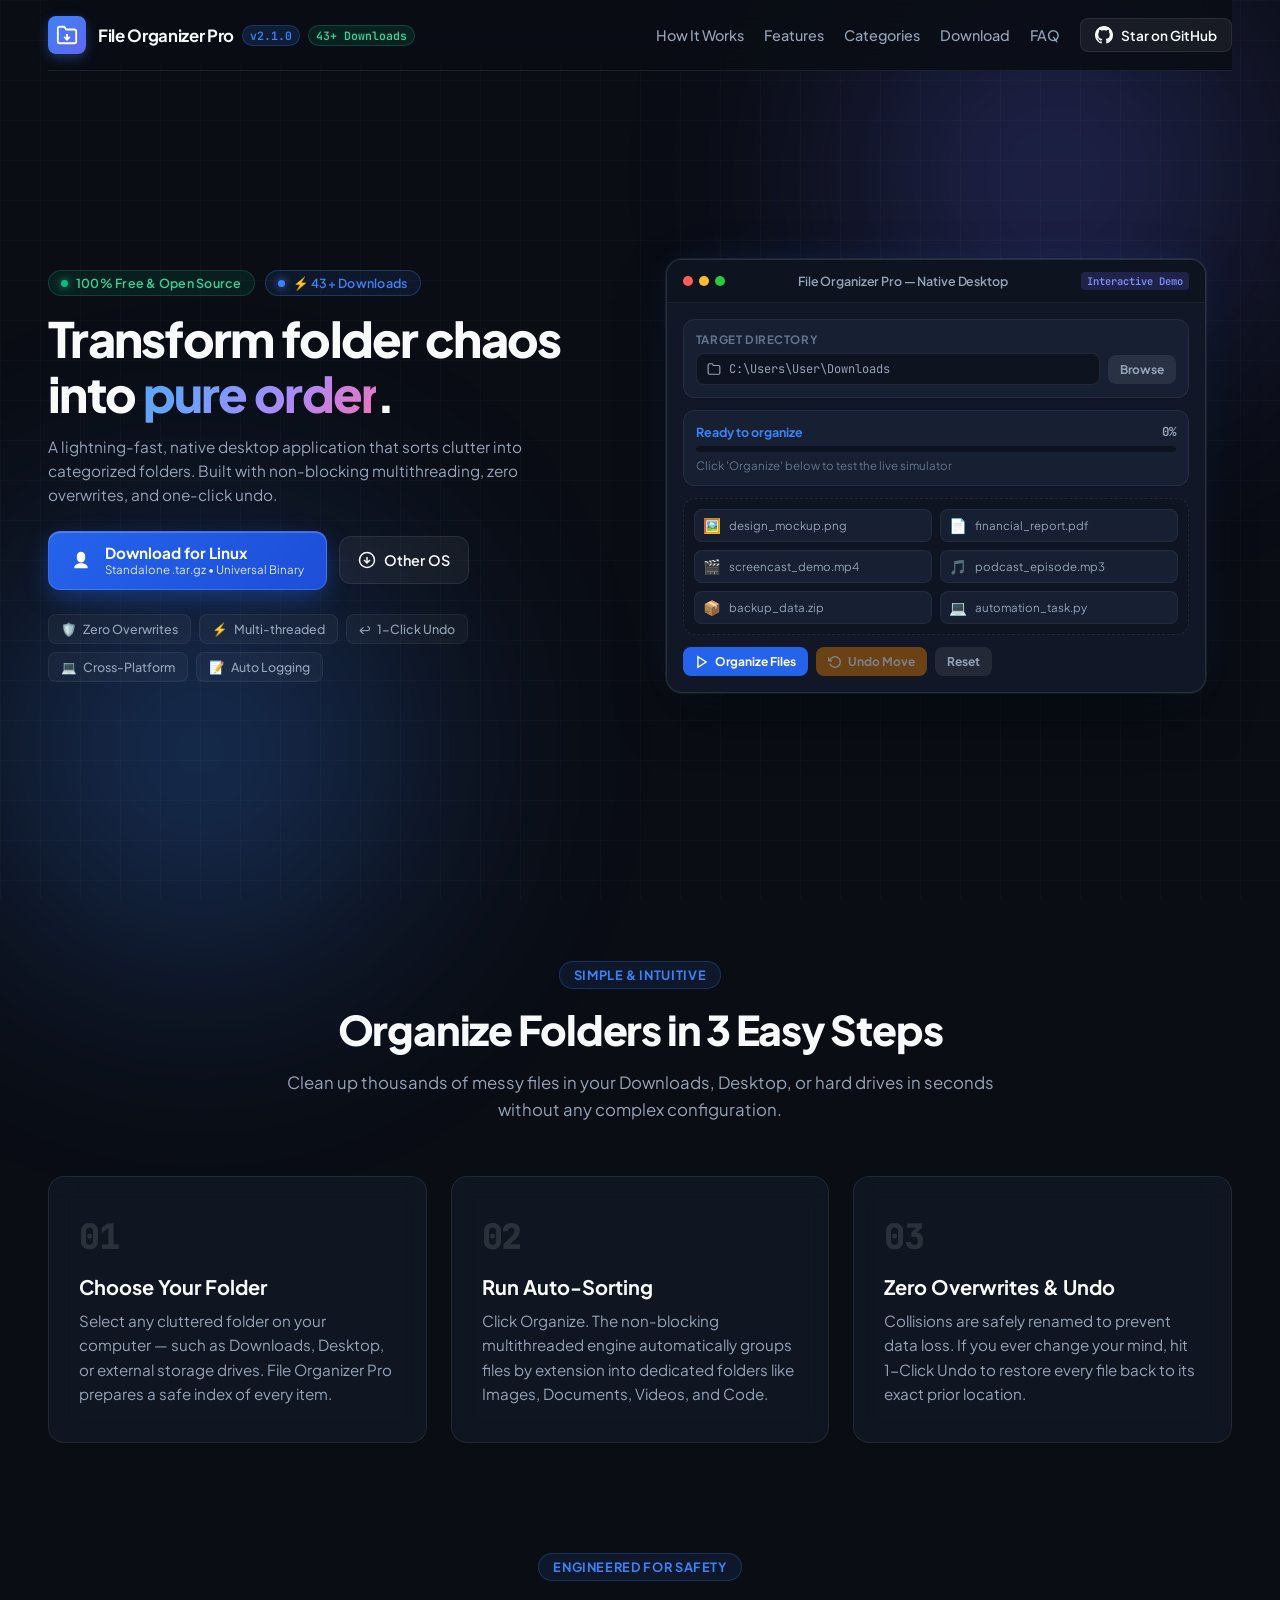
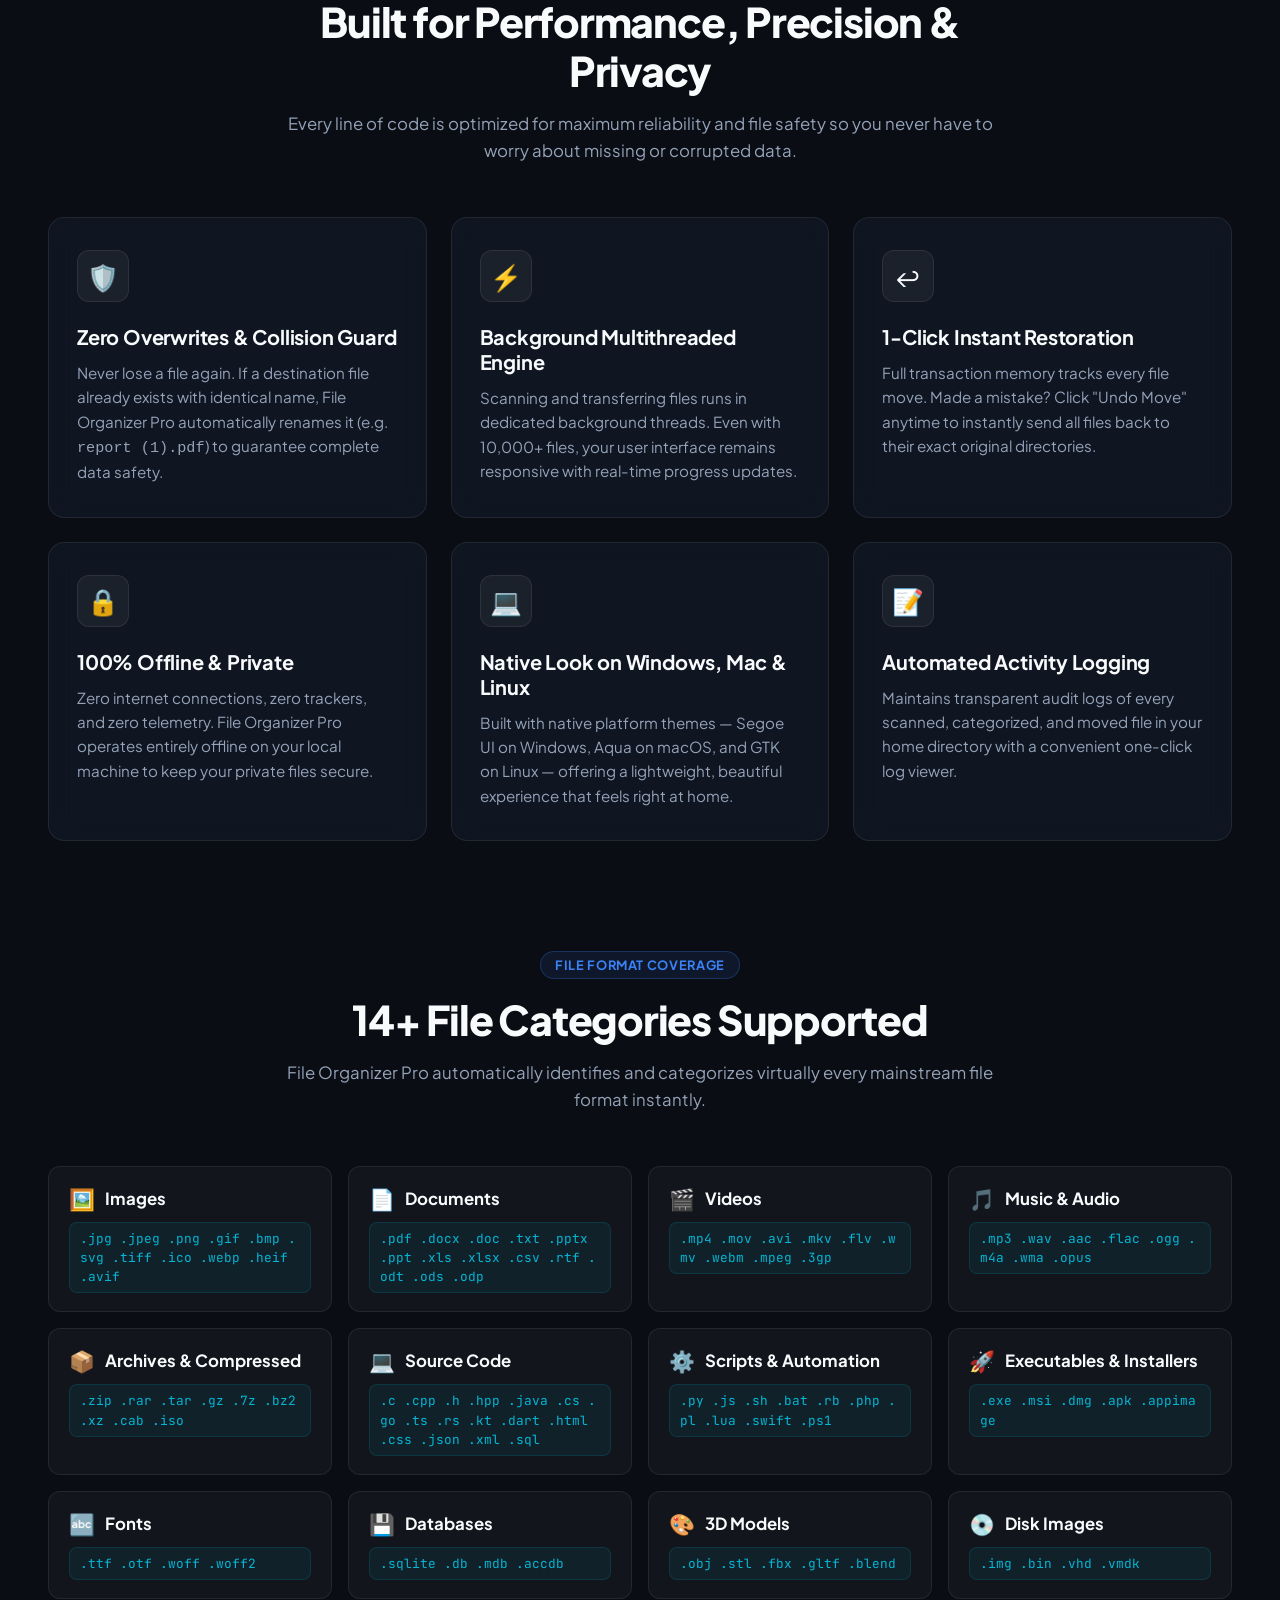
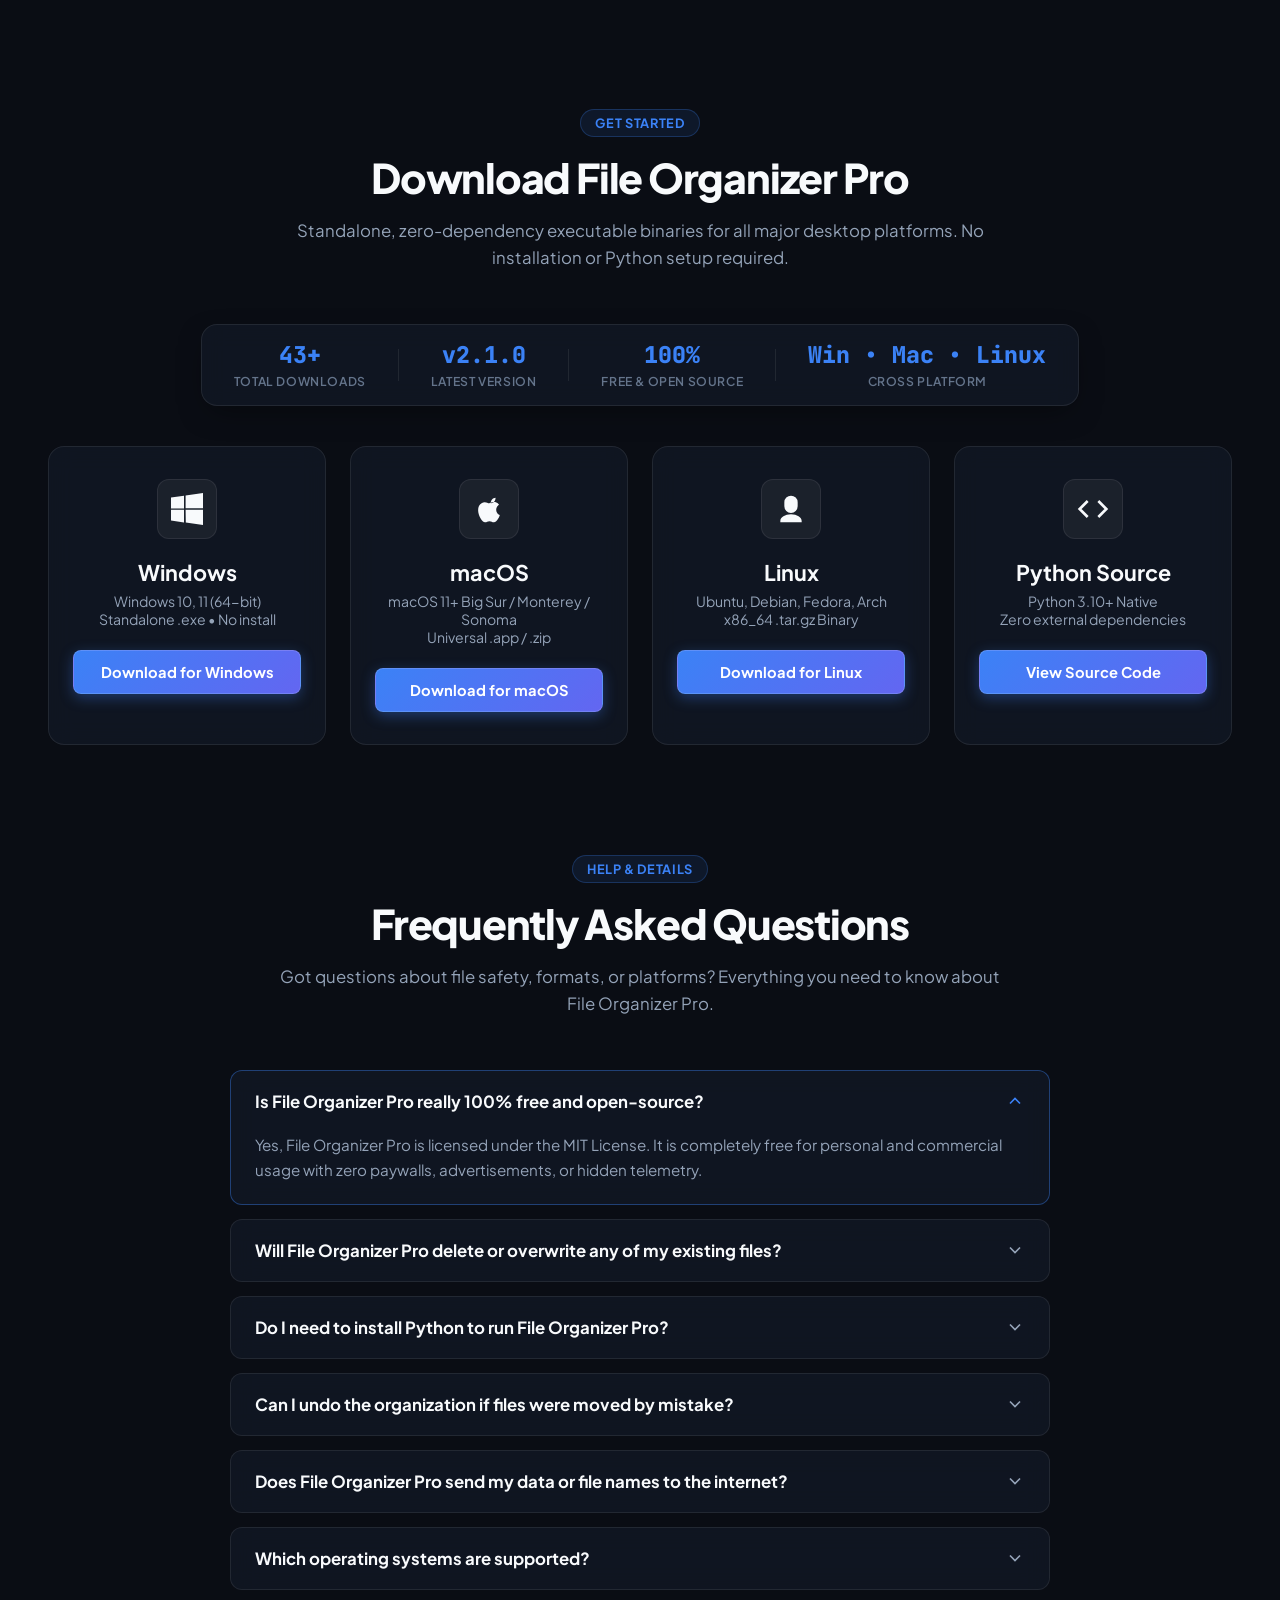
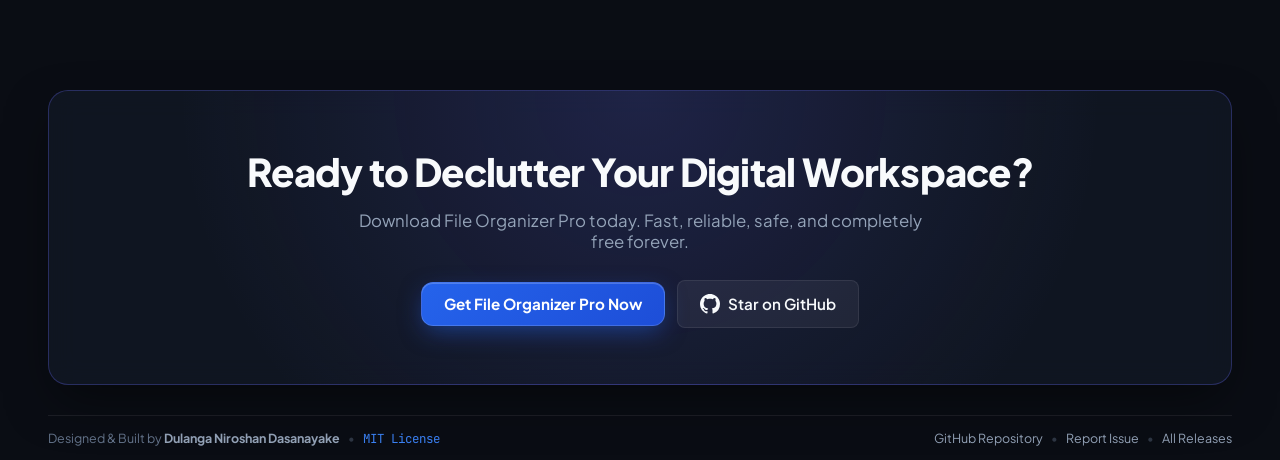
==== commit 81e1821c: "feat: add live GitHub statistics, release asset linking, and download click tracking" ====
--- a/index.html
+++ b/index.html
@@ -165,6 +165,7 @@
                 <div class="brand-text">
                     <span class="brand-name">File Organizer Pro</span>
                     <span class="version-tag">v2.1.0</span>
+                    <span class="version-tag dl-nav-tag" id="nav-downloads-count" title="Total downloads from GitHub">43+ Downloads</span>
                 </div>
             </div>
 
@@ -179,6 +180,7 @@
                         <path d="M12 0C5.37 0 0 5.37 0 12c0 5.31 3.435 9.795 8.205 11.385.6.105.825-.255.825-.57 0-.285-.015-1.23-.015-2.235-3.015.555-3.795-.735-4.035-1.41-.135-.345-.72-1.41-1.23-1.695-.42-.225-1.02-.78-.015-.795.945-.015 1.62.87 1.845 1.23 1.08 1.815 2.805 1.305 3.495.99.105-.78.42-1.305.765-1.605-2.67-.3-5.46-1.335-5.46-5.925 0-1.305.465-2.385 1.23-3.225-.12-.3-.54-1.53.12-3.18 0 0 1.005-.315 3.3 1.23.96-.27 1.98-.405 3-.405s2.04.135 3 .405c2.295-1.56 3.3-1.23 3.3-1.23.66 1.65.24 2.88.12 3.18.765.84 1.23 1.905 1.23 3.225 0 4.605-2.805 5.625-5.475 5.925.435.375.81 1.095.81 2.22 0 1.605-.015 2.895-.015 3.3 0 .315.225.69.825.57A12.02 12.02 0 0 0 24 12c0-6.63-5.37-12-12-12z"/>
                     </svg>
                     <span>Star on GitHub</span>
+                    <span class="gh-counter-pill" id="gh-star-count" style="display:none;">★ 0</span>
                 </a>
             </nav>
         </header>
@@ -187,9 +189,15 @@
         <main class="hero-section">
             <!-- Left: Value Proposition & Downloads -->
             <div class="hero-content">
-                <div class="pill-badge">
-                    <span class="pill-dot"></span>
-                    <span class="pill-text">100% Free & Open Source • Python Native</span>
+                <div class="hero-badges-row">
+                    <div class="pill-badge">
+                        <span class="pill-dot"></span>
+                        <span class="pill-text">100% Free &amp; Open Source</span>
+                    </div>
+                    <div class="pill-badge download-pill" id="hero-download-badge" title="Live downloads tracked from GitHub Releases">
+                        <span class="pill-dot blue"></span>
+                        <span class="pill-text" id="hero-downloads-text">⚡ 43+ Downloads</span>
+                    </div>
                 </div>
 
                 <h1 class="hero-title">
@@ -574,6 +582,29 @@
                 <p class="section-desc">Standalone, zero-dependency executable binaries for all major desktop platforms. No installation or Python setup required.</p>
             </div>
 
+            <!-- Live Stats Counter Strip -->
+            <div class="live-counter-strip">
+                <div class="counter-item">
+                    <span class="counter-val" id="stat-total-downloads">43+</span>
+                    <span class="counter-lbl">Total Downloads</span>
+                </div>
+                <div class="counter-sep"></div>
+                <div class="counter-item">
+                    <span class="counter-val" id="stat-latest-ver">v2.1.0</span>
+                    <span class="counter-lbl">Latest Version</span>
+                </div>
+                <div class="counter-sep"></div>
+                <div class="counter-item">
+                    <span class="counter-val">100%</span>
+                    <span class="counter-lbl">Free &amp; Open Source</span>
+                </div>
+                <div class="counter-sep"></div>
+                <div class="counter-item">
+                    <span class="counter-val" id="stat-platforms">Win • Mac • Linux</span>
+                    <span class="counter-lbl">Cross Platform</span>
+                </div>
+            </div>
+
             <div class="downloads-grid">
                 <div class="download-card">
                     <div class="dl-os-icon">
@@ -583,7 +614,7 @@
                     </div>
                     <h3 class="dl-os-name">Windows</h3>
                     <p class="dl-os-specs">Windows 10, 11 (64-bit)<br>Standalone .exe • No install</p>
-                    <a href="https://github.com/iamdulanga/file-organizer-pro/releases/latest" class="dl-btn" target="_blank" rel="noopener">
+                    <a href="https://github.com/iamdulanga/file-organizer-pro/releases/latest" id="dl-btn-windows" data-platform="Windows" class="dl-btn" target="_blank" rel="noopener">
                         <span>Download for Windows</span>
                     </a>
                 </div>
@@ -596,7 +627,7 @@
                     </div>
                     <h3 class="dl-os-name">macOS</h3>
                     <p class="dl-os-specs">macOS 11+ Big Sur / Monterey / Sonoma<br>Universal .app / .zip</p>
-                    <a href="https://github.com/iamdulanga/file-organizer-pro/releases/latest" class="dl-btn" target="_blank" rel="noopener">
+                    <a href="https://github.com/iamdulanga/file-organizer-pro/releases/latest" id="dl-btn-mac" data-platform="macOS" class="dl-btn" target="_blank" rel="noopener">
                         <span>Download for macOS</span>
                     </a>
                 </div>
@@ -609,7 +640,7 @@
                     </div>
                     <h3 class="dl-os-name">Linux</h3>
                     <p class="dl-os-specs">Ubuntu, Debian, Fedora, Arch<br>x86_64 .tar.gz Binary</p>
-                    <a href="https://github.com/iamdulanga/file-organizer-pro/releases/latest" class="dl-btn" target="_blank" rel="noopener">
+                    <a href="https://github.com/iamdulanga/file-organizer-pro/releases/latest" id="dl-btn-linux" data-platform="Linux" class="dl-btn" target="_blank" rel="noopener">
                         <span>Download for Linux</span>
                     </a>
                 </div>
@@ -623,7 +654,7 @@
                     </div>
                     <h3 class="dl-os-name">Python Source</h3>
                     <p class="dl-os-specs">Python 3.10+ Native<br>Zero external dependencies</p>
-                    <a href="https://github.com/iamdulanga/file-organizer-pro" class="dl-btn" target="_blank" rel="noopener">
+                    <a href="https://github.com/iamdulanga/file-organizer-pro" id="dl-btn-source" data-platform="Python Source" class="dl-btn" target="_blank" rel="noopener">
                         <span>View Source Code</span>
                     </a>
                 </div>
--- a/style.css
+++ b/style.css
@@ -1113,3 +1113,114 @@
     margin: 0 auto 28px;
 }
 
+/* -------------------------------------------------------------------------
+   Live Download Counters & Social Proof Badges
+------------------------------------------------------------------------- */
+.hero-badges-row {
+    display: flex;
+    align-items: center;
+    gap: 10px;
+    flex-wrap: wrap;
+    margin-bottom: 16px;
+}
+
+.hero-badges-row .pill-badge {
+    margin-bottom: 0;
+}
+
+.download-pill {
+    background: rgba(59, 130, 246, 0.1);
+    border-color: rgba(59, 130, 246, 0.3);
+}
+
+.download-pill .pill-text {
+    color: var(--brand-blue);
+}
+
+.pill-dot.blue {
+    background: var(--brand-blue);
+    box-shadow: 0 0 8px var(--brand-blue);
+}
+
+.dl-nav-tag {
+    background: rgba(16, 185, 129, 0.12);
+    color: #34D399;
+    border-color: rgba(16, 185, 129, 0.25);
+    transition: all 0.2s ease;
+}
+
+@media (max-width: 640px) {
+    .dl-nav-tag {
+        display: none;
+    }
+}
+
+.gh-counter-pill {
+    font-size: 0.72rem;
+    padding: 2px 7px;
+    background: rgba(255, 255, 255, 0.1);
+    border-radius: 999px;
+    margin-left: 6px;
+    color: var(--brand-amber);
+    font-weight: 700;
+}
+
+/* Live Counter Strip in Download Section */
+.live-counter-strip {
+    display: flex;
+    align-items: center;
+    justify-content: center;
+    gap: 32px;
+    margin: 0 auto 40px auto;
+    padding: 16px 32px;
+    background: var(--bg-surface);
+    border: 1px solid var(--border-subtle);
+    border-radius: var(--radius-lg);
+    width: fit-content;
+    max-width: 100%;
+    flex-wrap: wrap;
+    backdrop-filter: blur(12px);
+    box-shadow: 0 10px 30px -10px rgba(0, 0, 0, 0.5);
+}
+
+.counter-item {
+    display: flex;
+    flex-direction: column;
+    align-items: center;
+    text-align: center;
+}
+
+.counter-val {
+    font-family: var(--font-mono);
+    font-size: 1.45rem;
+    font-weight: 800;
+    color: var(--brand-blue);
+    line-height: 1.2;
+}
+
+.counter-lbl {
+    font-size: 0.76rem;
+    font-weight: 600;
+    color: var(--text-muted);
+    text-transform: uppercase;
+    letter-spacing: 0.05em;
+    margin-top: 4px;
+}
+
+.counter-sep {
+    width: 1px;
+    height: 32px;
+    background: var(--border-subtle);
+}
+
+@media (max-width: 640px) {
+    .counter-sep {
+        display: none;
+    }
+    .live-counter-strip {
+        gap: 16px;
+        padding: 14px 20px;
+    }
+}
+
+
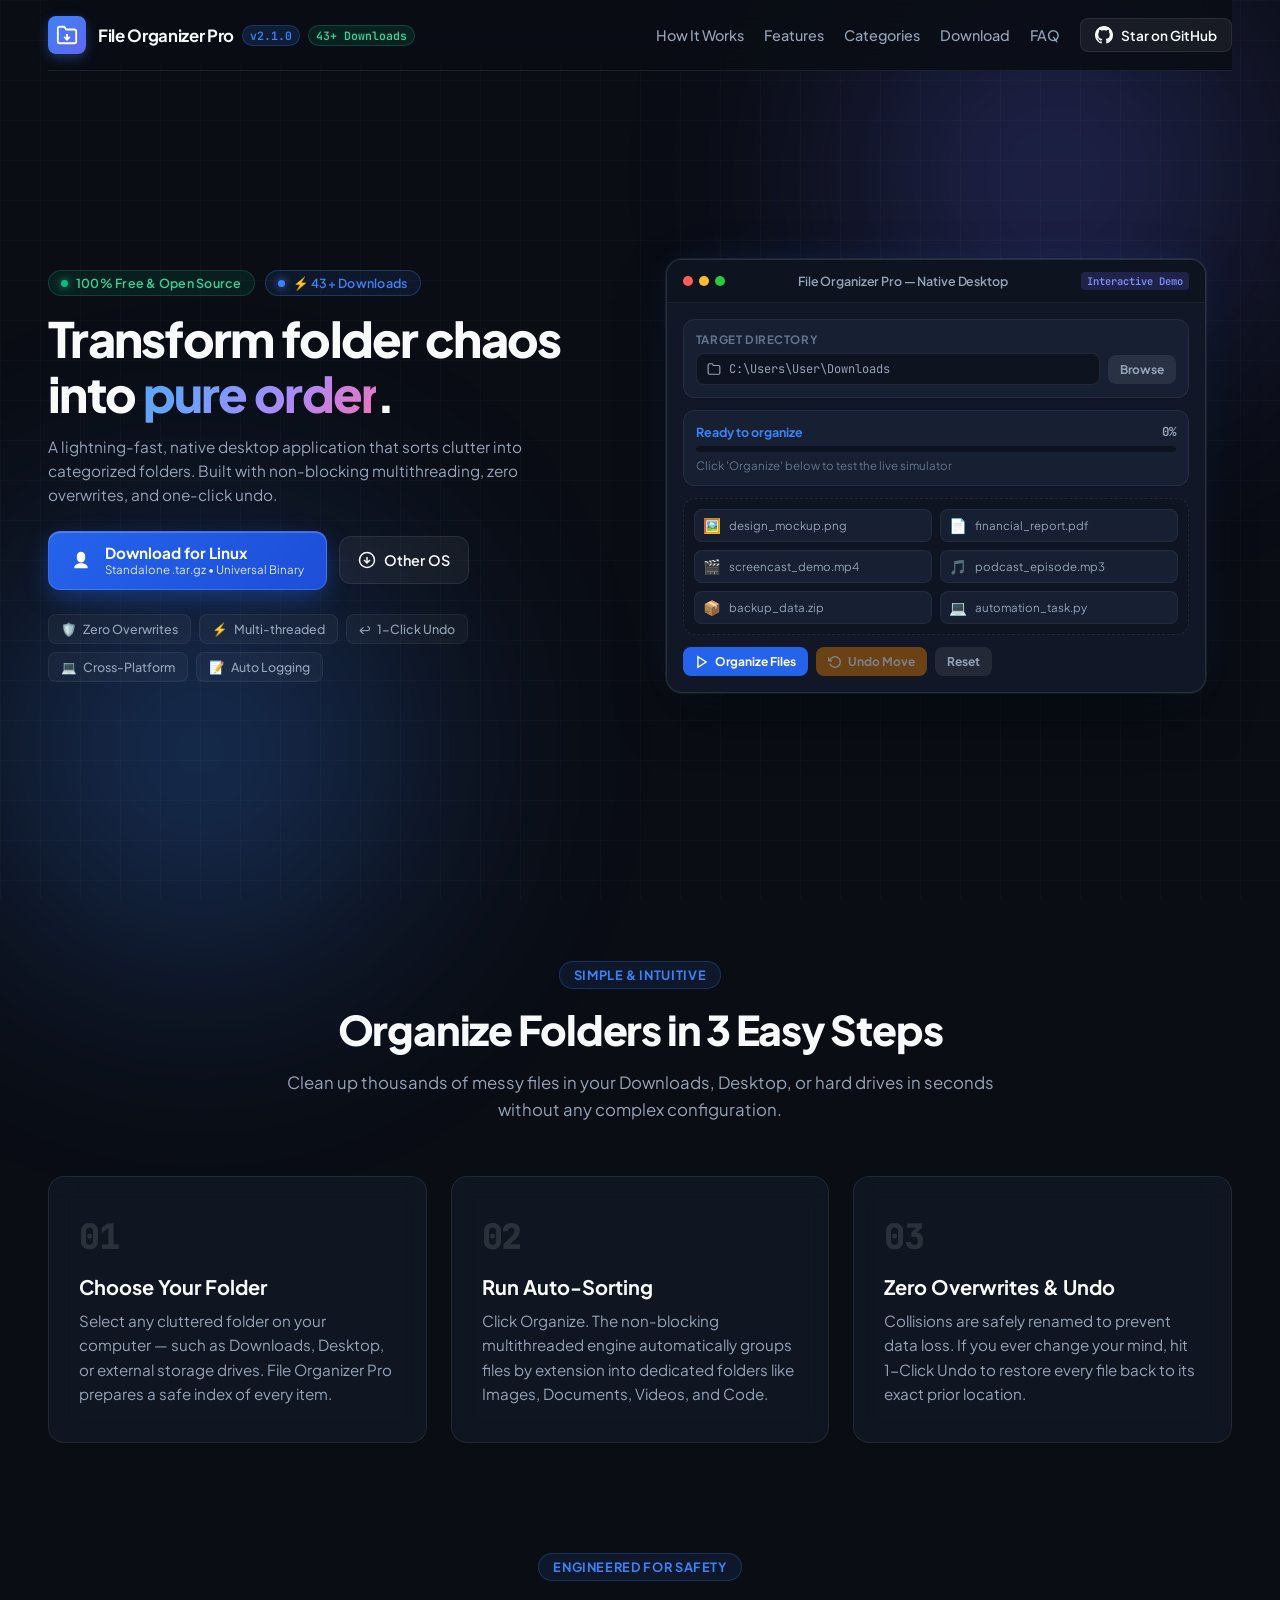
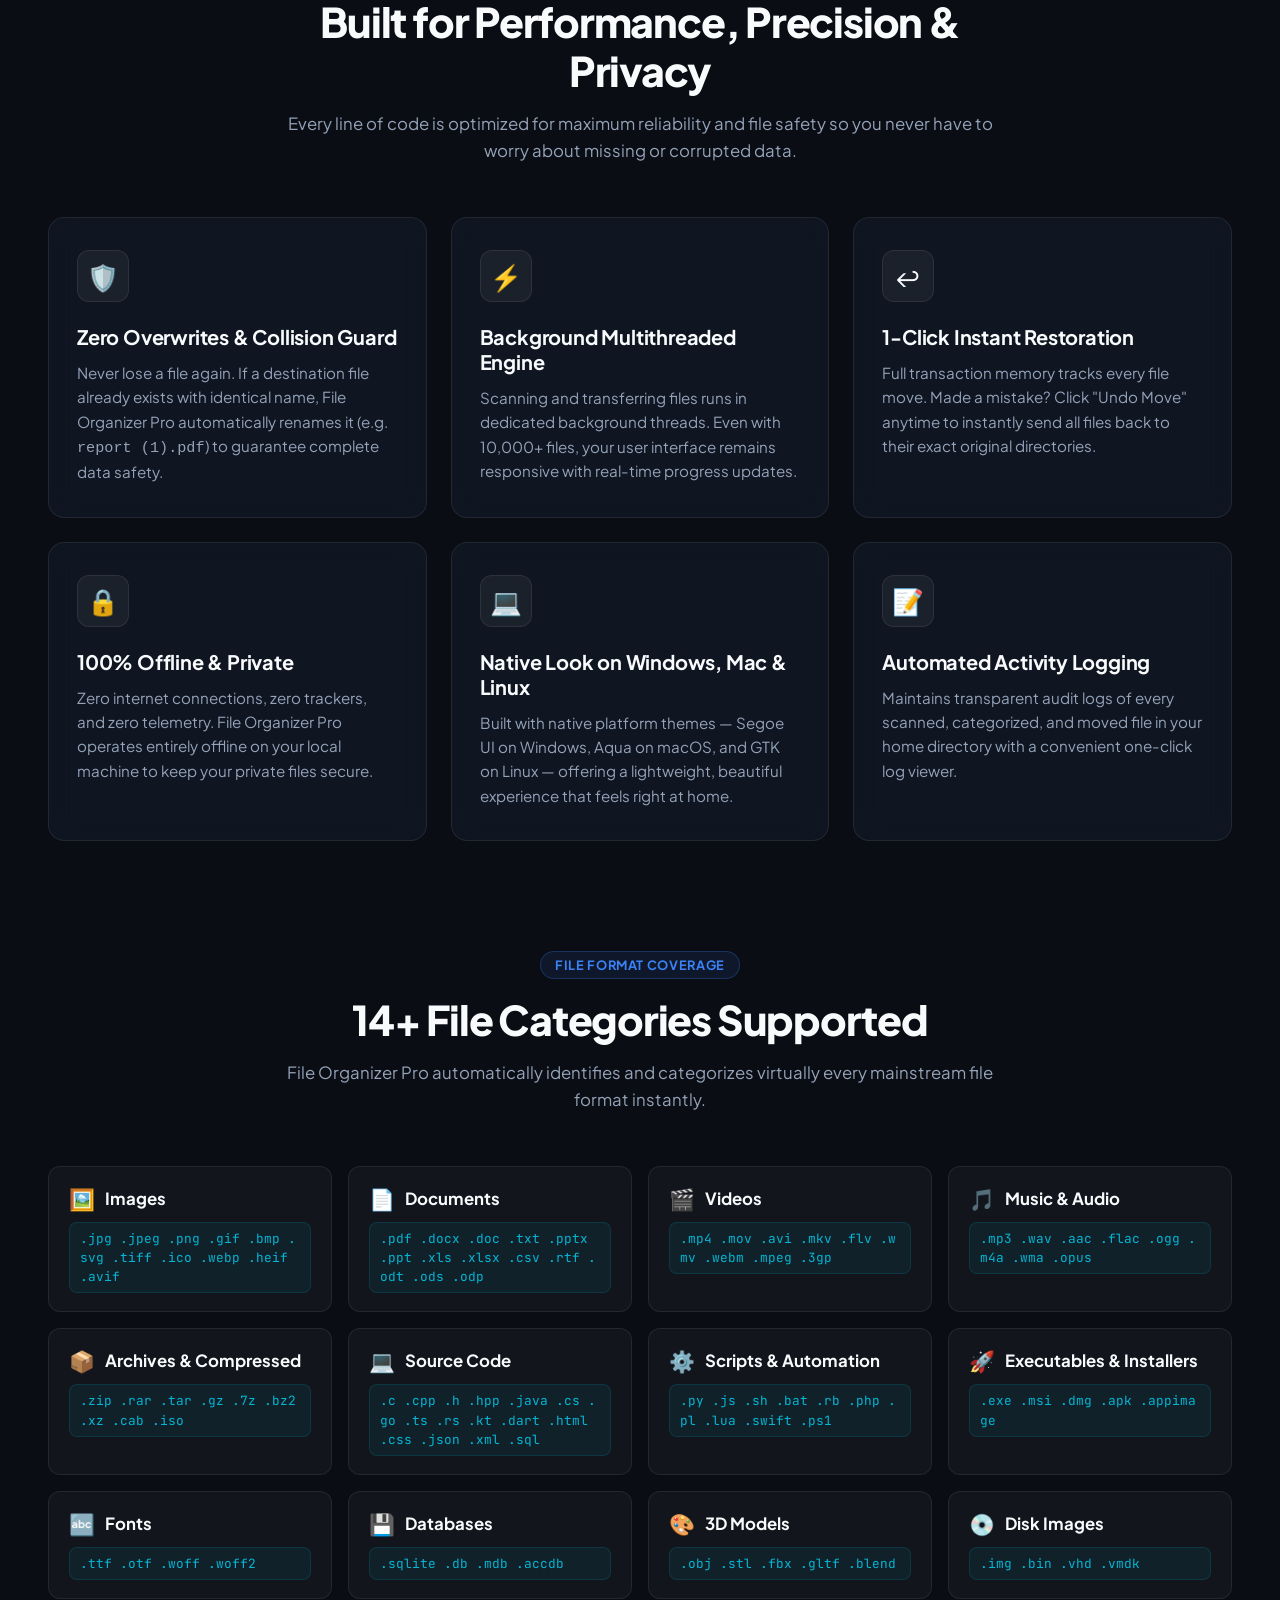
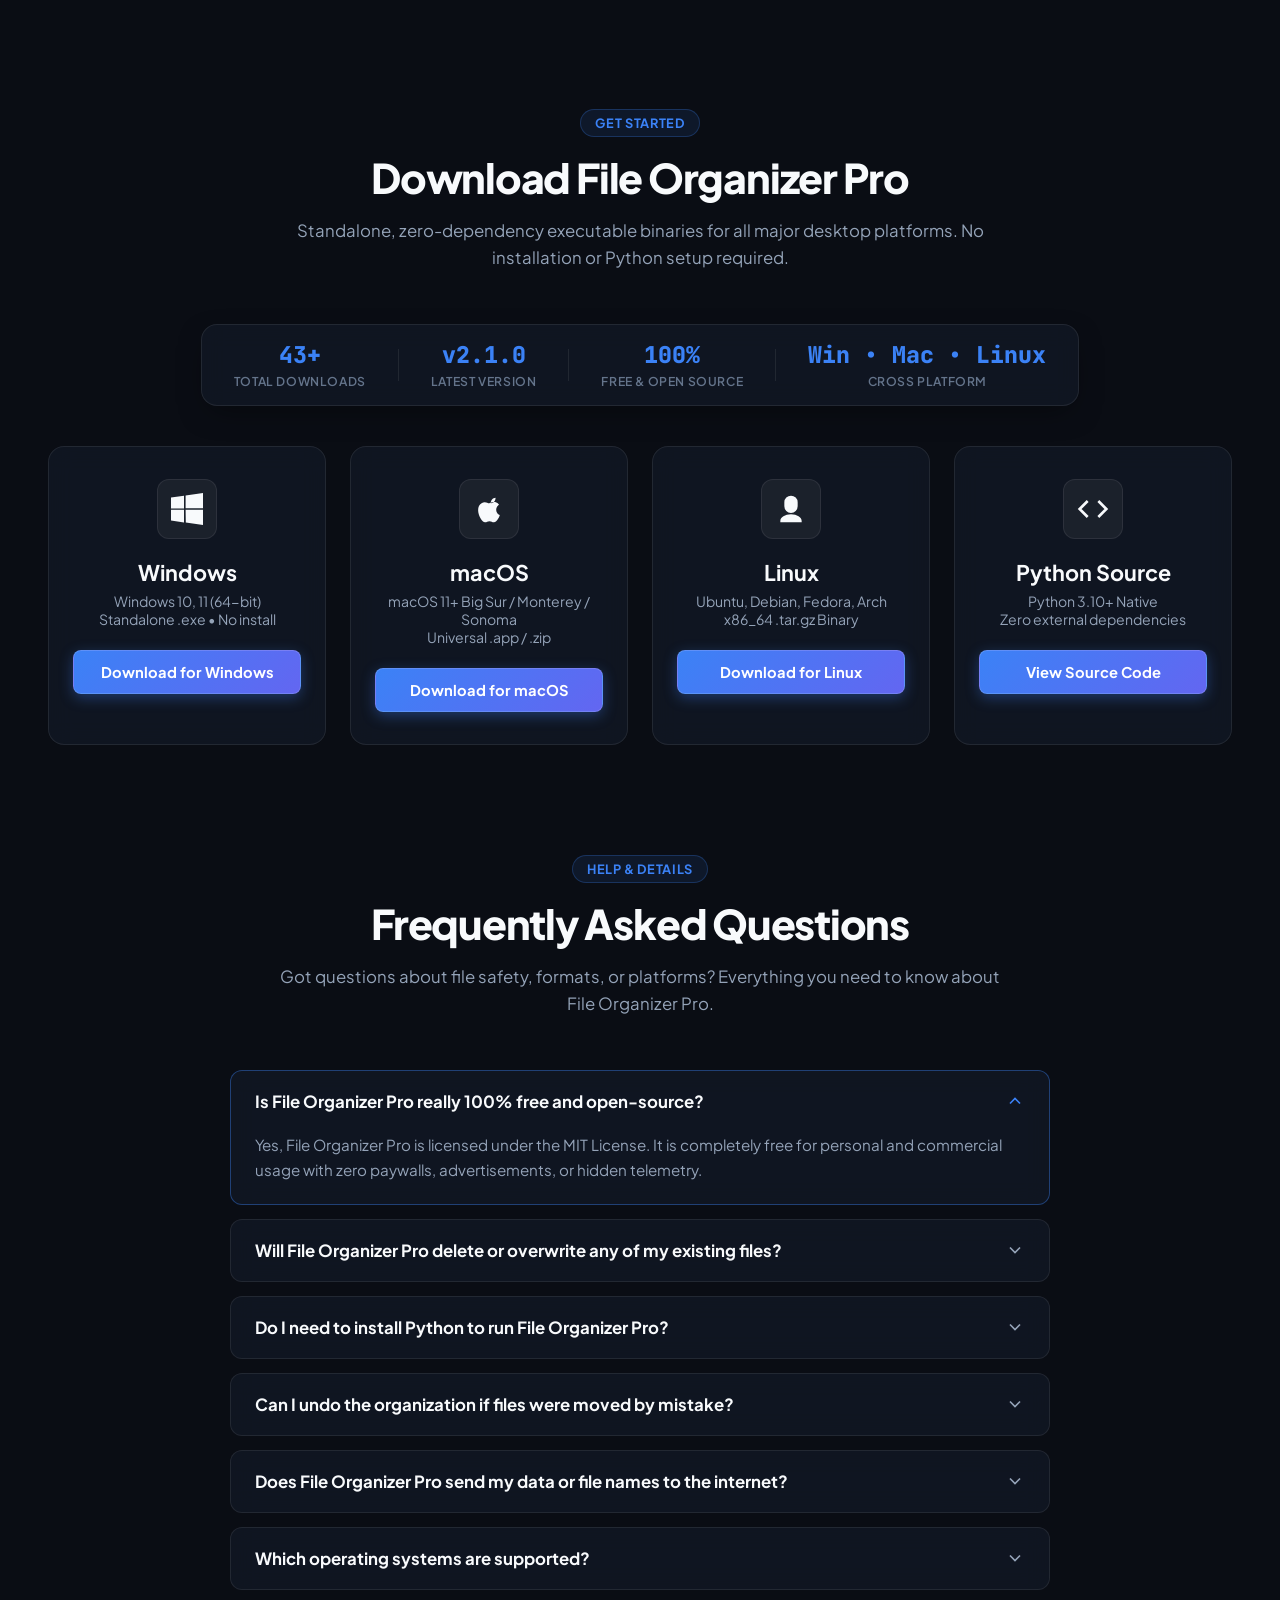
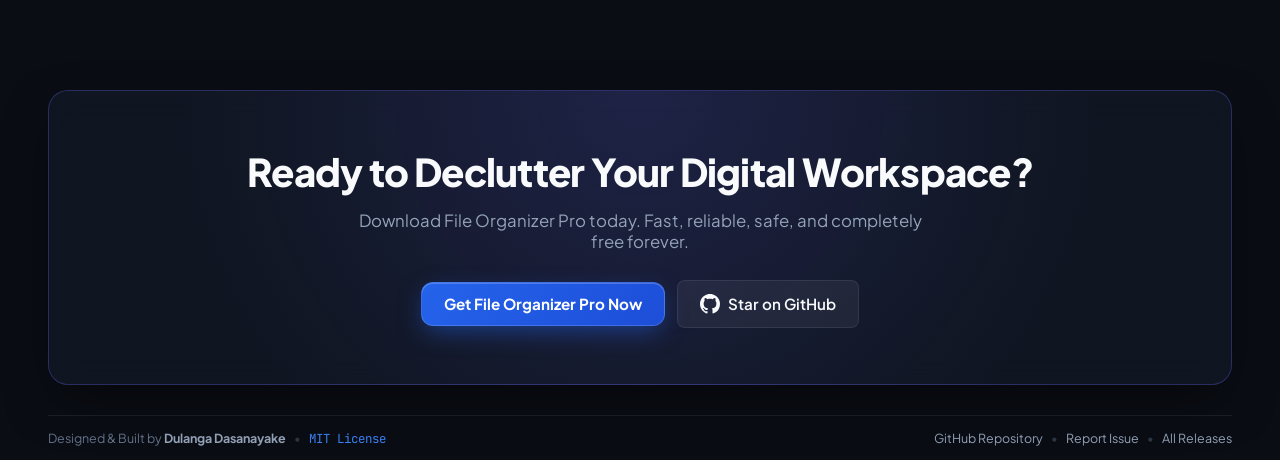
==== commit 3106d215: "docs: update author name across html and markdown files" ====
--- a/index.html
+++ b/index.html
@@ -8,7 +8,7 @@
     <!-- Core SEO Meta Tags -->
     <meta name="description" content="Free, open-source desktop file organizer for Windows, macOS, and Linux. Automatically sort folders by file extension with duplicate collision protection, background multithreading, and 1-click undo.">
     <meta name="keywords" content="file organizer, desktop file sorter, folder organizer, organize downloads folder, sort files by extension, duplicate file collision, python file organizer, free file organizer windows mac linux, batch file organizer, desktop cleaning tool, open source file sorter">
-    <meta name="author" content="Dulanga Niroshan Dasanayake">
+    <meta name="author" content="Dulanga Dasanayake">
     <meta name="robots" content="index, follow, max-snippet:-1, max-image-preview:large, max-video-preview:-1">
     <meta name="googlebot" content="index, follow">
     <link rel="canonical" href="https://iamdulanga.github.io/file-organizer-pro/">
@@ -68,7 +68,7 @@
           "downloadUrl": "https://github.com/iamdulanga/file-organizer-pro/releases/latest",
           "author": {
             "@type": "Person",
-            "name": "Dulanga Niroshan Dasanayake",
+            "name": "Dulanga Dasanayake",
             "url": "https://github.com/iamdulanga"
           },
           "featureList": [
@@ -766,7 +766,7 @@
         </section>
         <footer class="app-footer">
             <div class="footer-left">
-                <span>Designed & Built by <strong>Dulanga Niroshan Dasanayake</strong></span>
+                <span>Designed & Built by <strong>Dulanga Dasanayake</strong></span>
                 <span class="footer-sep">•</span>
                 <span class="license-tag">MIT License</span>
             </div>
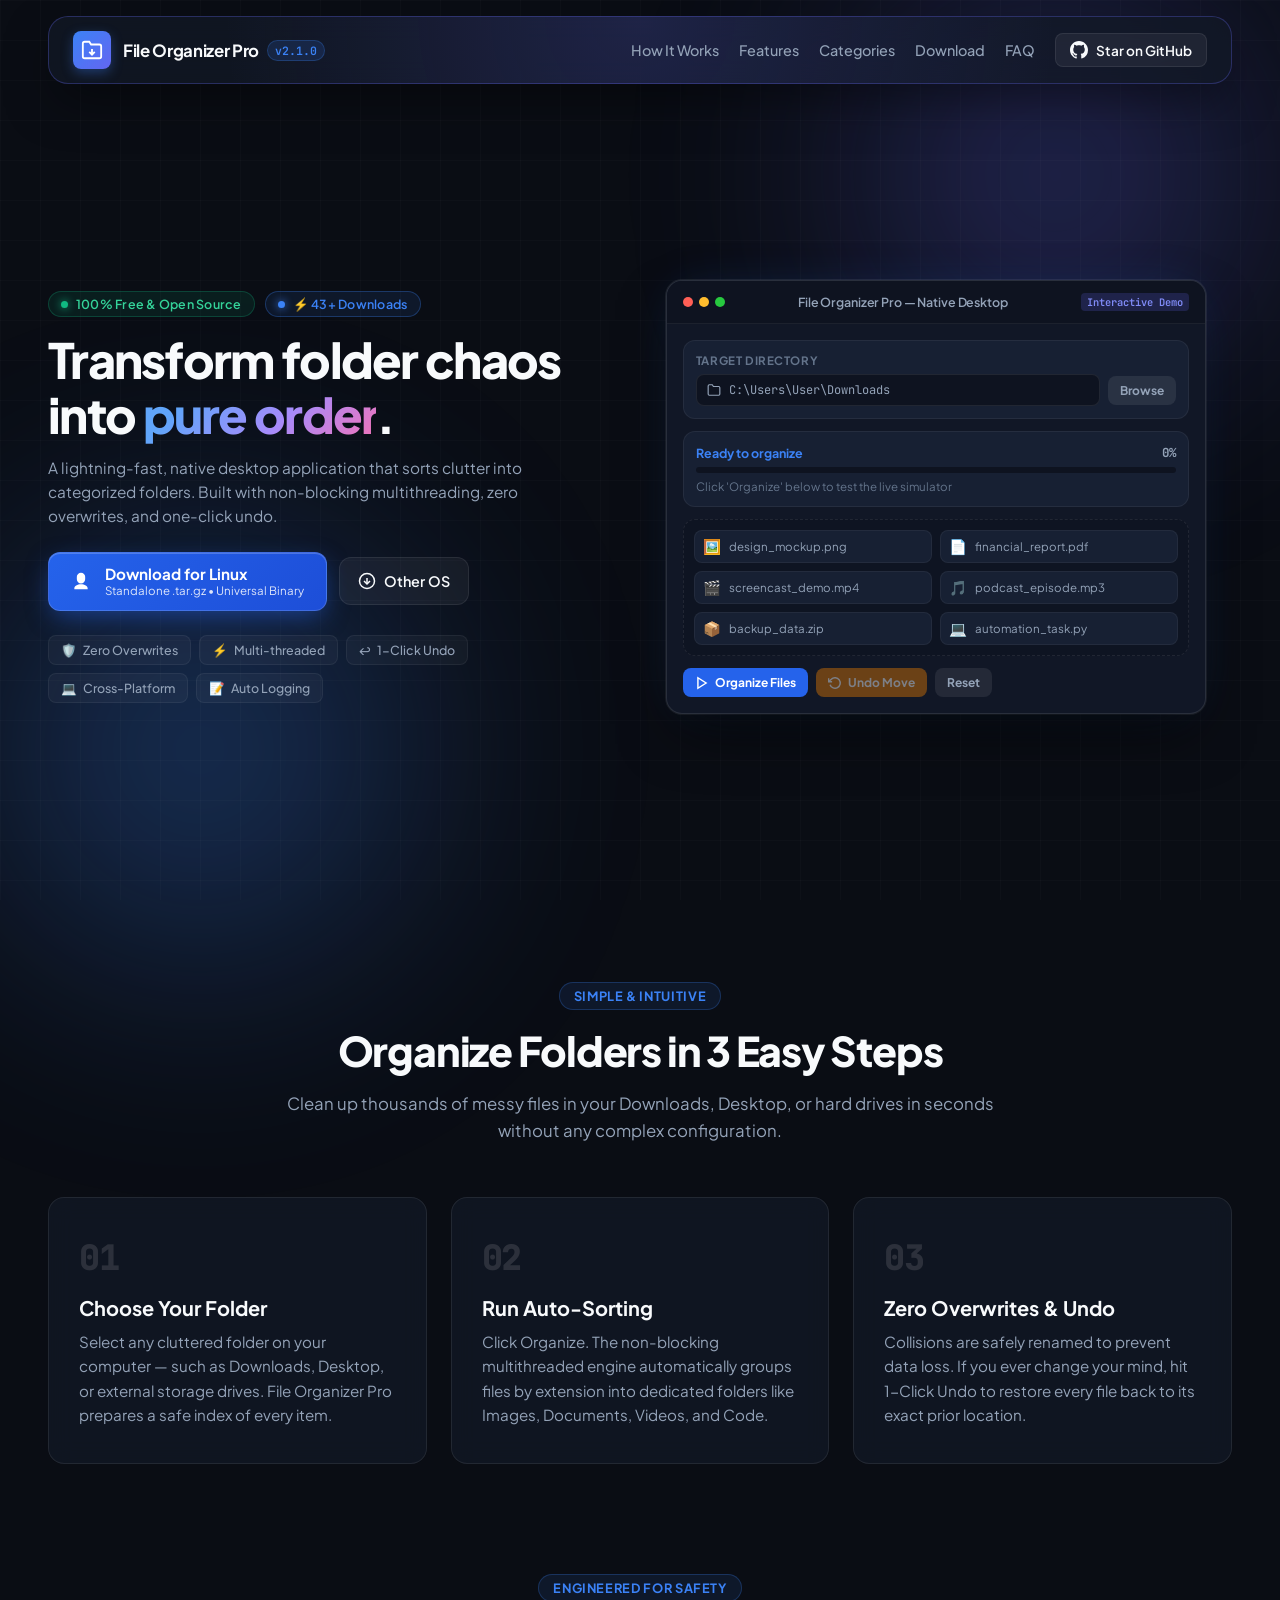
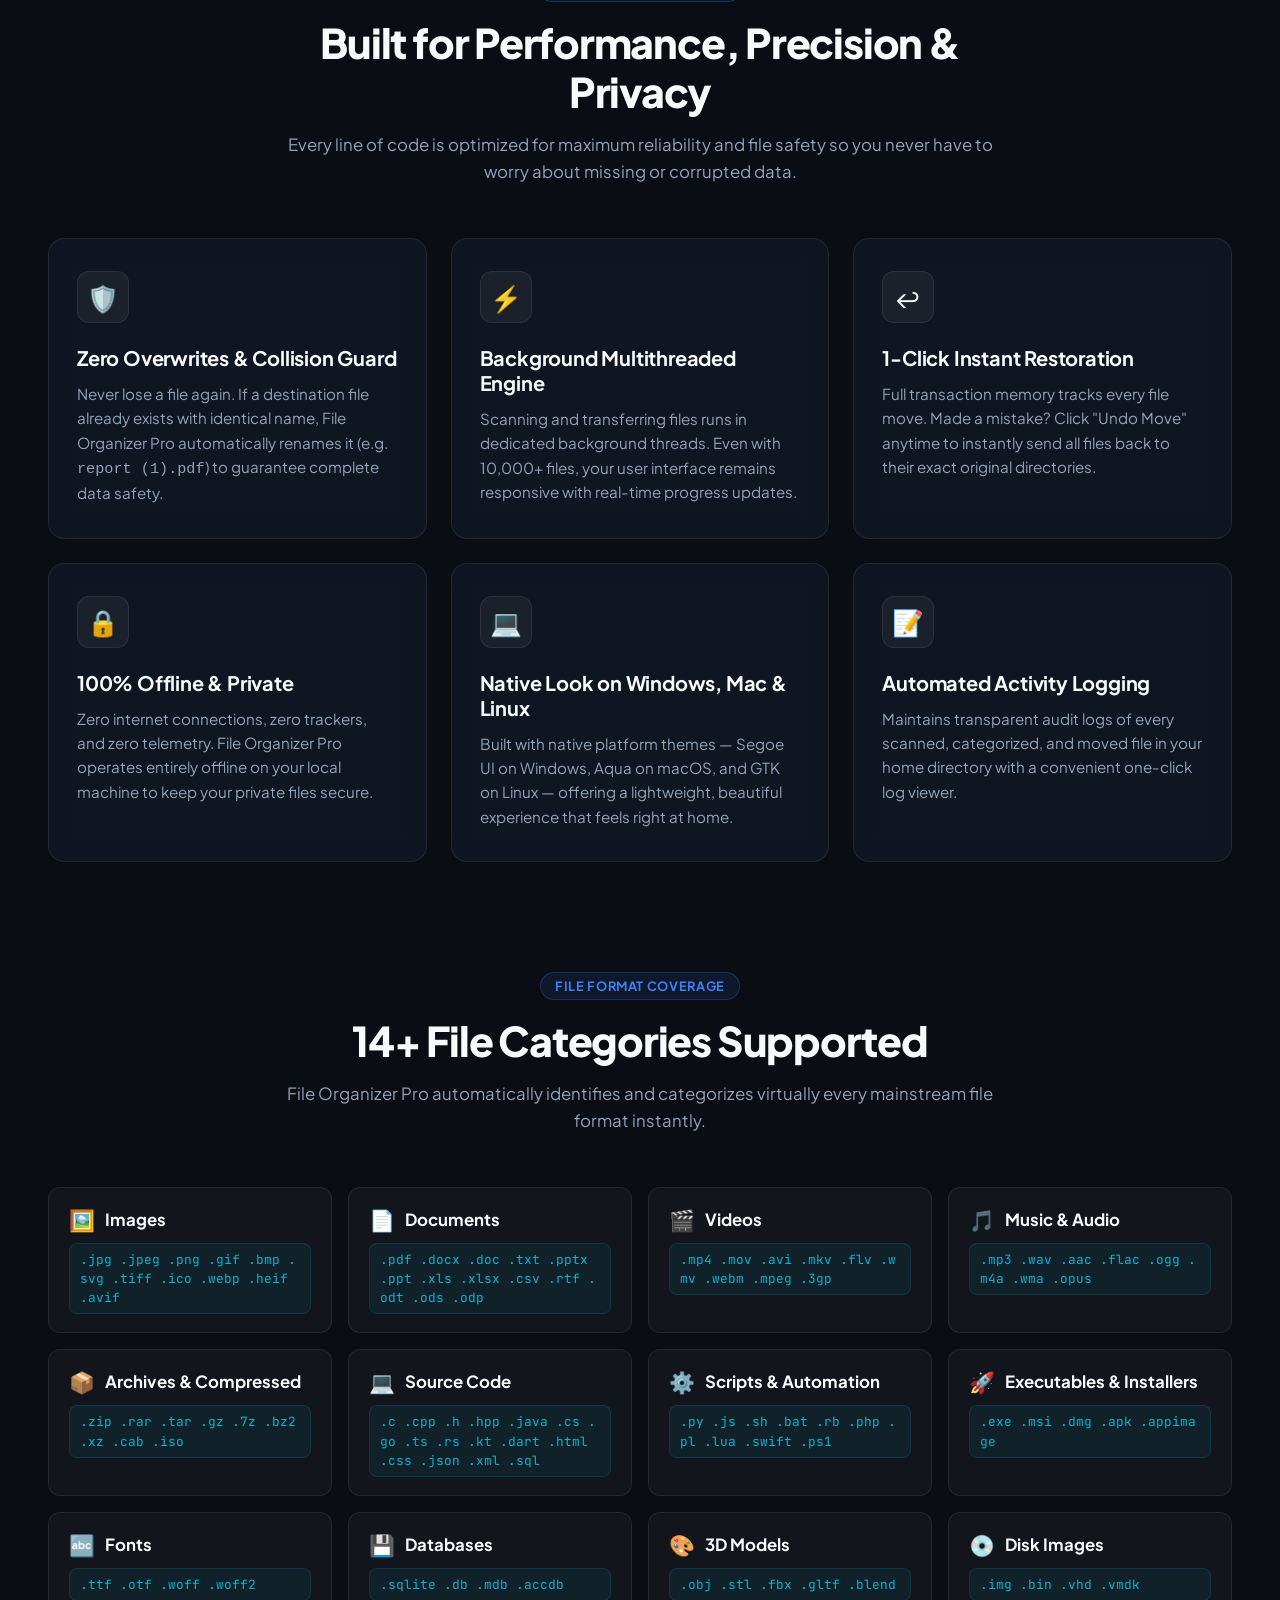
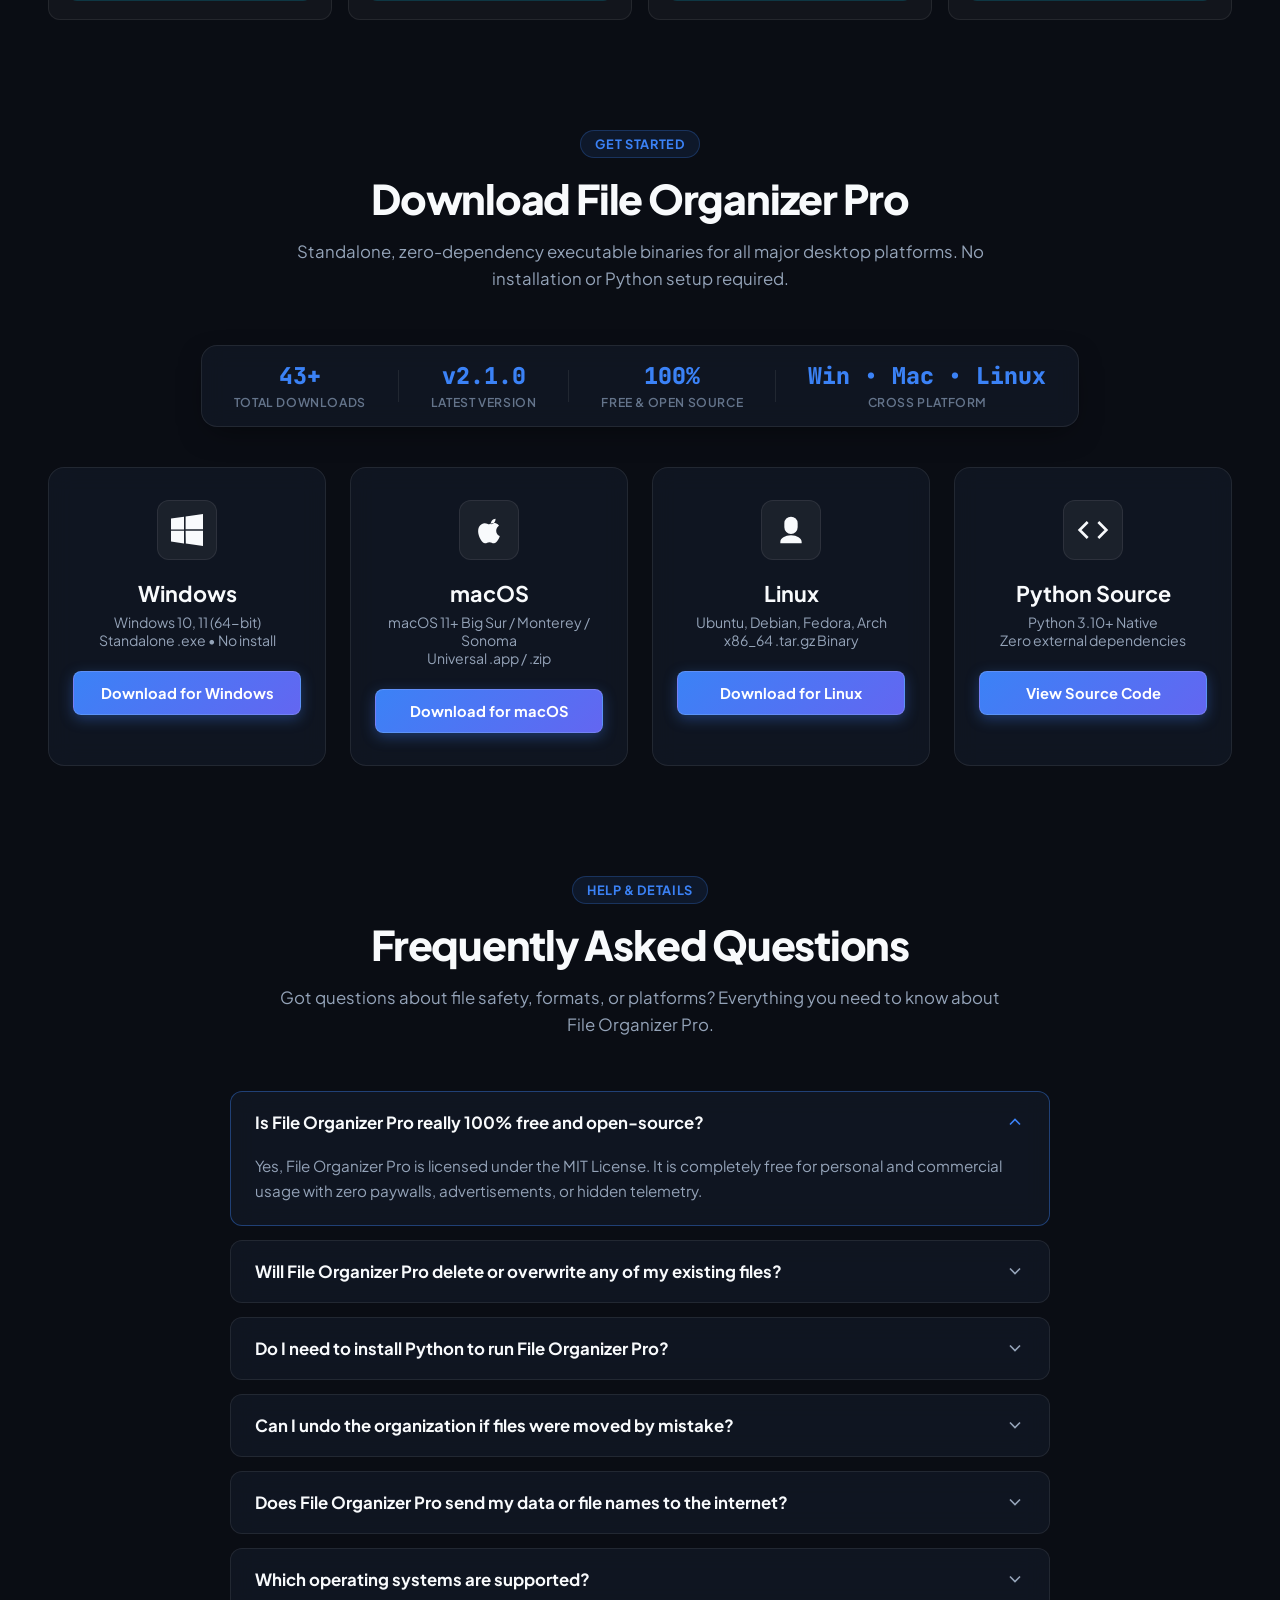
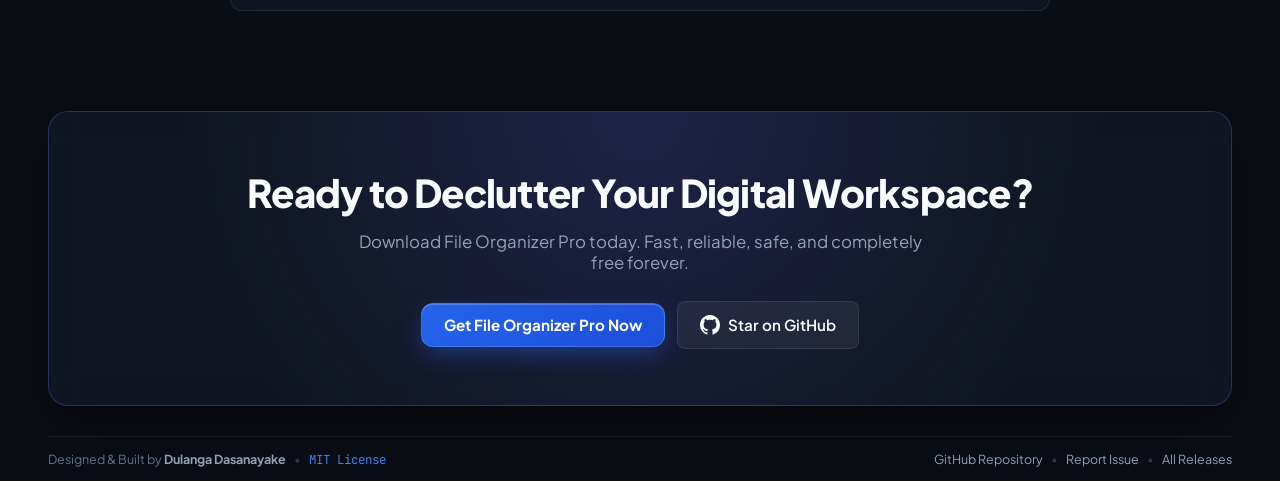
==== commit a651ebf5: "refactor: redesign navigation bar with floating style and remove downloads counter tag" ====
--- a/index.html
+++ b/index.html
@@ -165,7 +165,6 @@
                 <div class="brand-text">
                     <span class="brand-name">File Organizer Pro</span>
                     <span class="version-tag">v2.1.0</span>
-                    <span class="version-tag dl-nav-tag" id="nav-downloads-count" title="Total downloads from GitHub">43+ Downloads</span>
                 </div>
             </div>
 
--- a/style.css
+++ b/style.css
@@ -120,17 +120,22 @@
 ------------------------------------------------------------------------- */
 .navbar {
     position: sticky;
-    top: 0;
+    top: 16px;
     z-index: 100;
     display: flex;
     align-items: center;
     justify-content: space-between;
-    padding: 16px 0;
+    margin-top: 16px;
+    margin-bottom: 8px;
+    padding: 14px 24px;
     flex-shrink: 0;
-    border-bottom: 1px solid var(--border-subtle);
-    background: rgba(10, 13, 20, 0.85);
-    backdrop-filter: blur(16px);
-    -webkit-backdrop-filter: blur(16px);
+    background: radial-gradient(circle at 50% 0%, rgba(99, 102, 241, 0.18), transparent 70%), var(--bg-surface);
+    border: 1px solid rgba(99, 102, 241, 0.3);
+    border-radius: var(--radius-xl);
+    backdrop-filter: blur(14px);
+    -webkit-backdrop-filter: blur(14px);
+    box-shadow: 0 20px 50px -10px rgba(0, 0, 0, 0.5);
+    transition: all 0.3s ease;
 }
 
 .nav-brand {
@@ -212,6 +217,40 @@
     background: rgba(255, 255, 255, 0.12);
     border-color: rgba(255, 255, 255, 0.2);
     transform: translateY(-1px);
+}
+
+@media (max-width: 860px) {
+    .navbar {
+        top: 10px;
+        margin-top: 10px;
+        padding: 12px 16px;
+    }
+
+    .nav-links {
+        gap: 12px;
+    }
+
+    .nav-links .nav-link {
+        display: none;
+    }
+}
+
+@media (max-width: 480px) {
+    .navbar {
+        padding: 10px 14px;
+    }
+
+    .brand-name {
+        font-size: 0.95rem;
+    }
+
+    .version-tag {
+        display: none;
+    }
+
+    .nav-btn-gh span:not(.gh-counter-pill) {
+        display: none;
+    }
 }
 
 /* -------------------------------------------------------------------------
